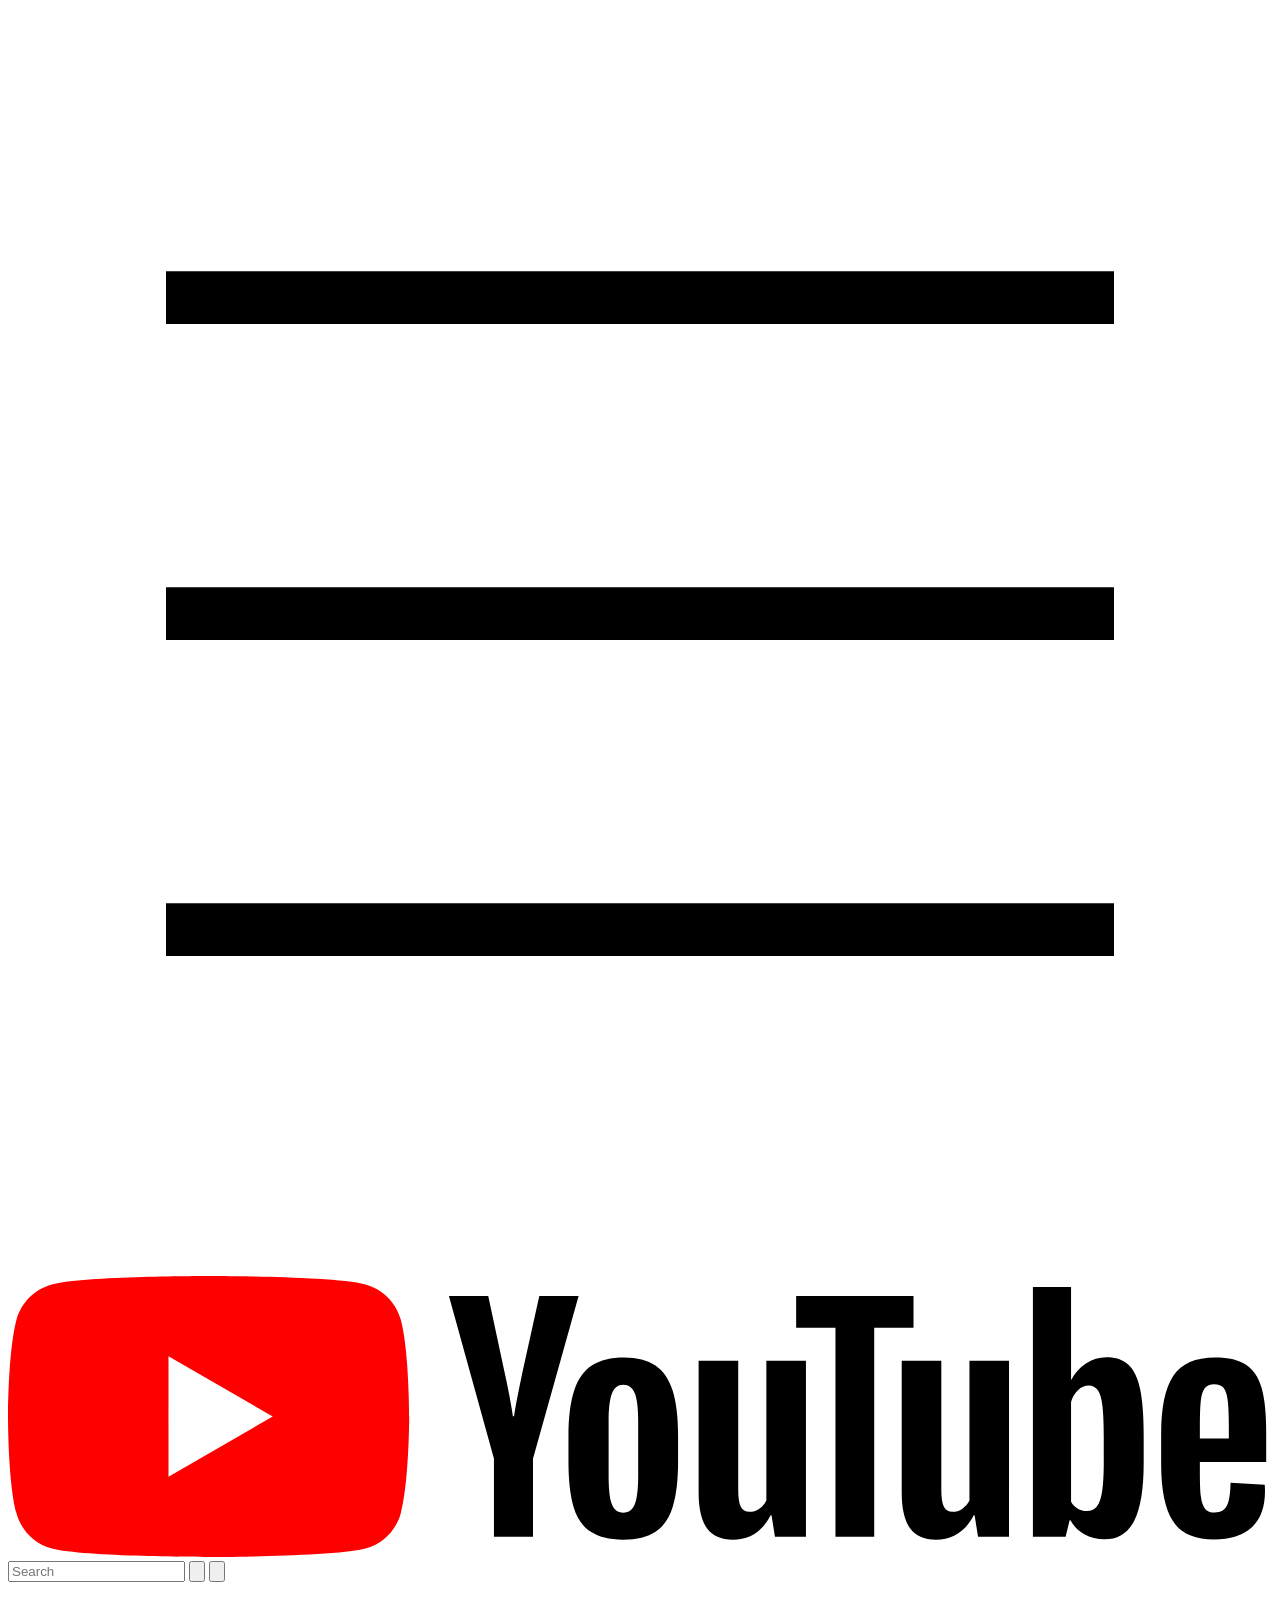
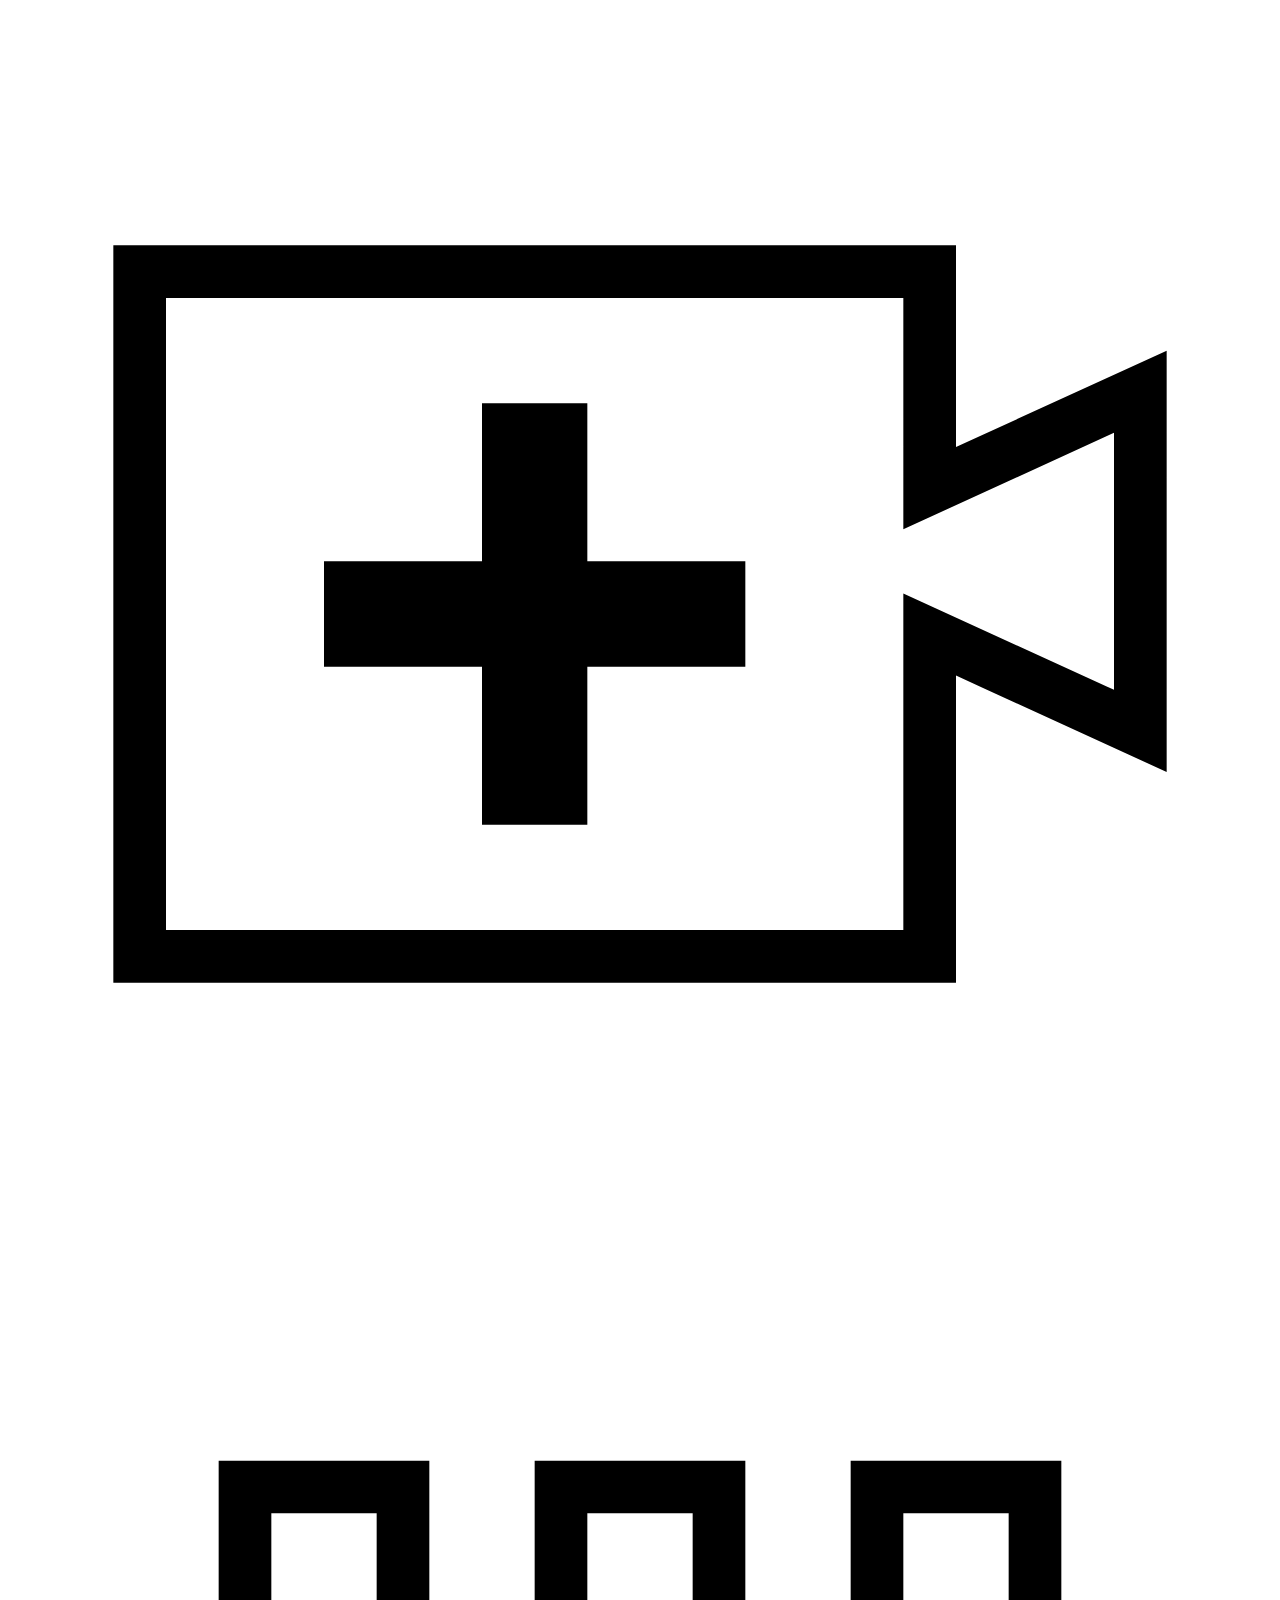
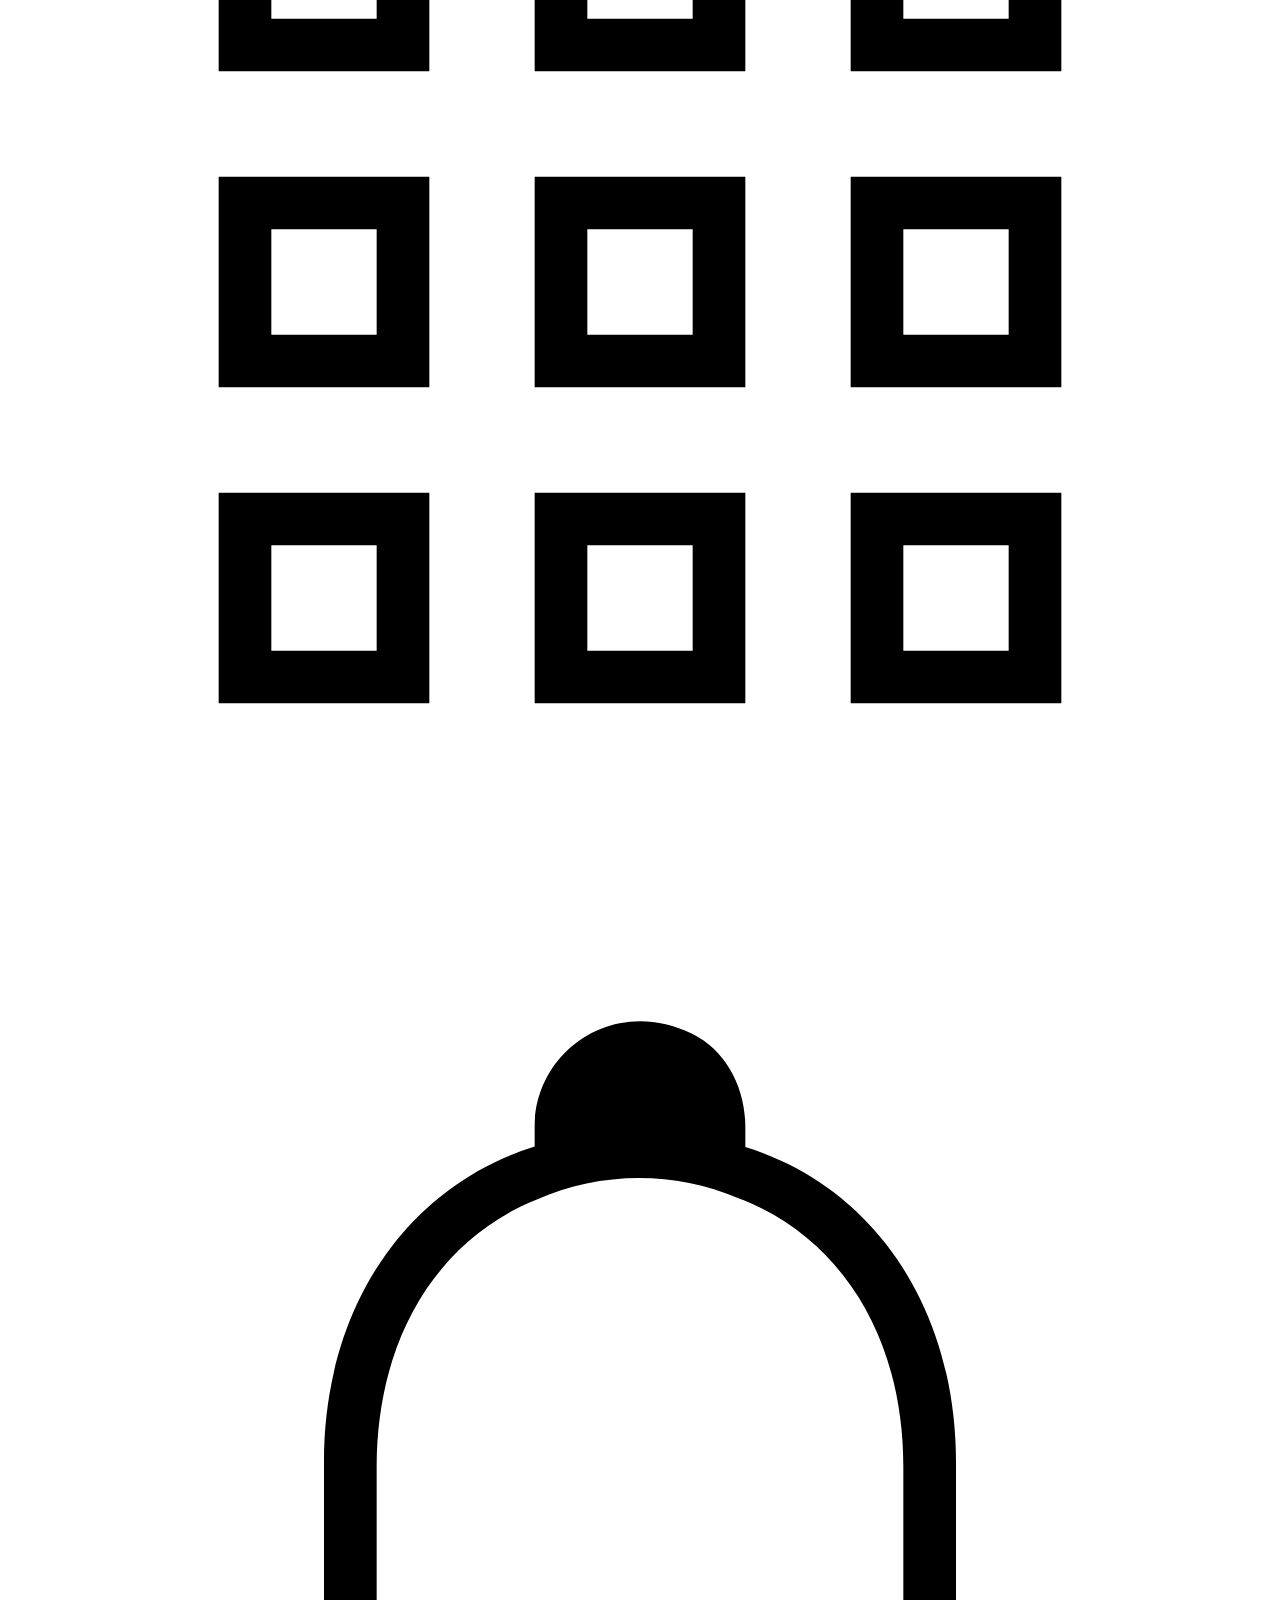
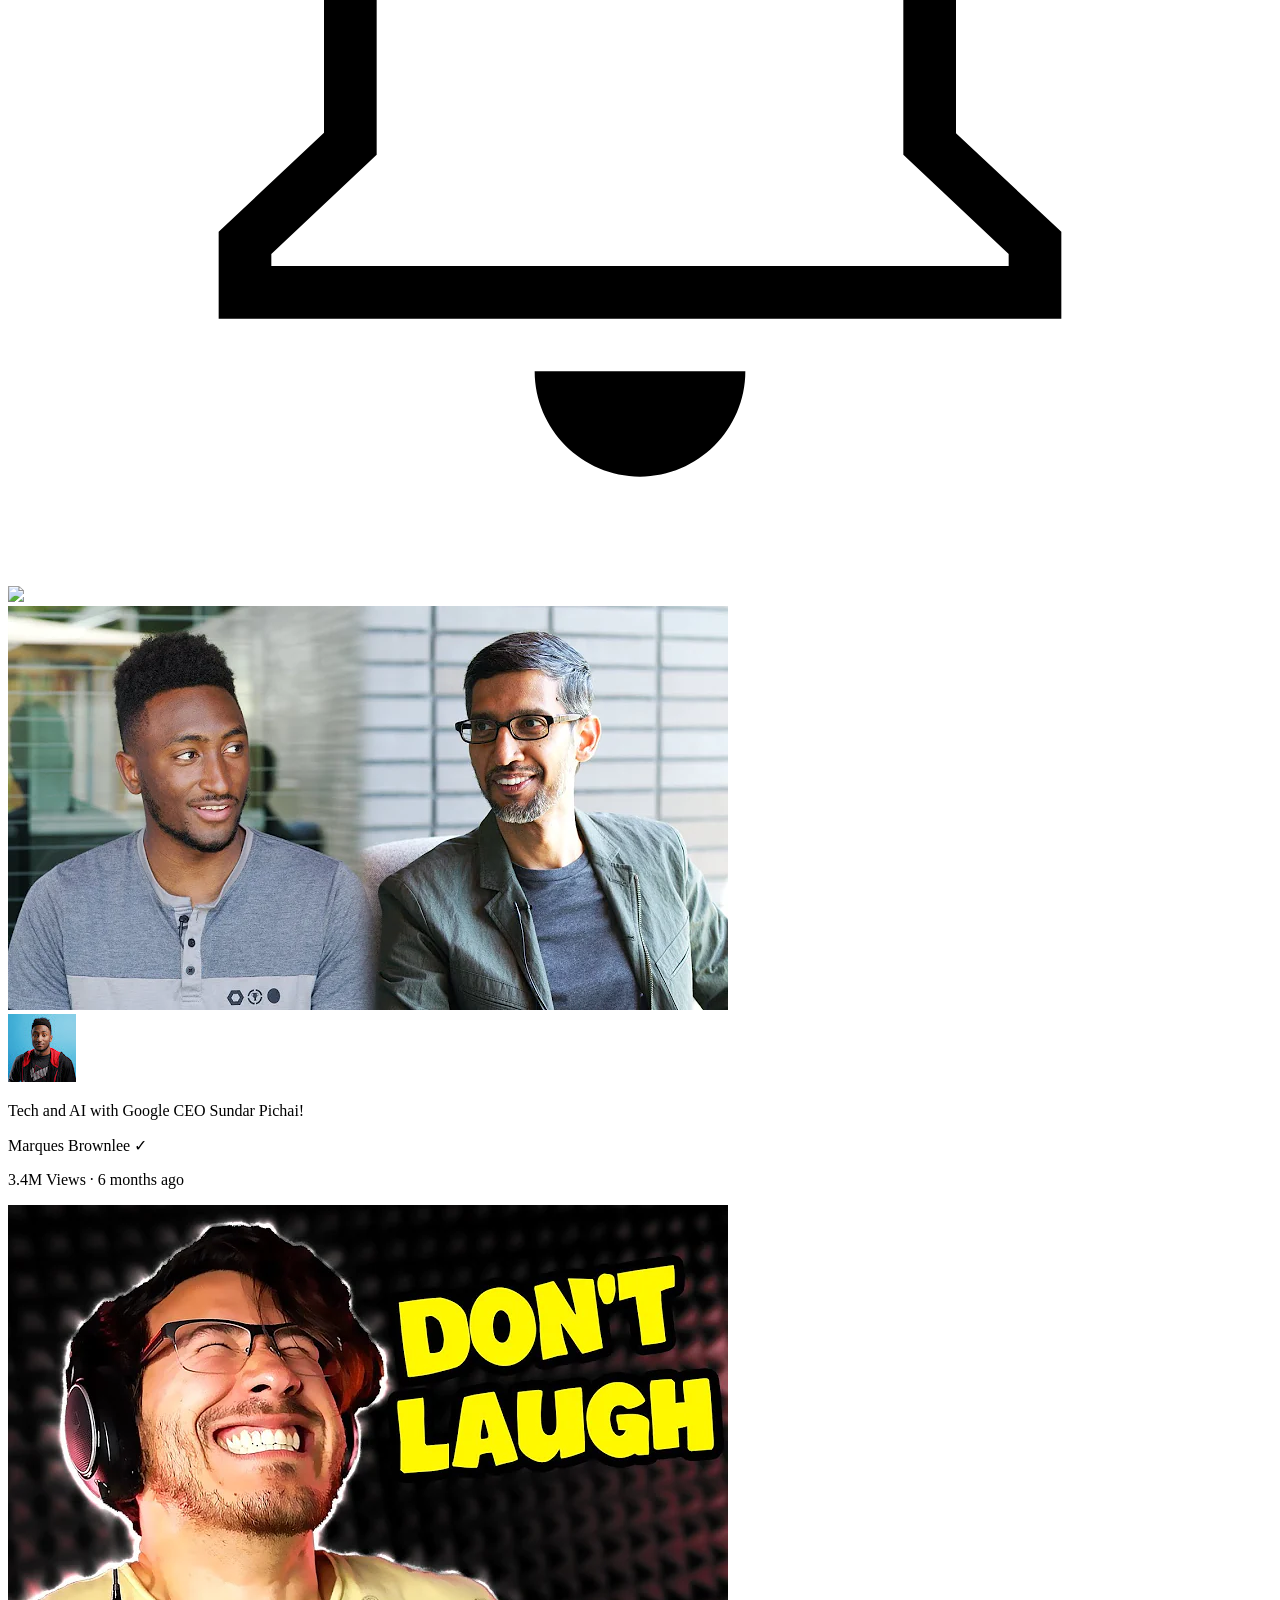
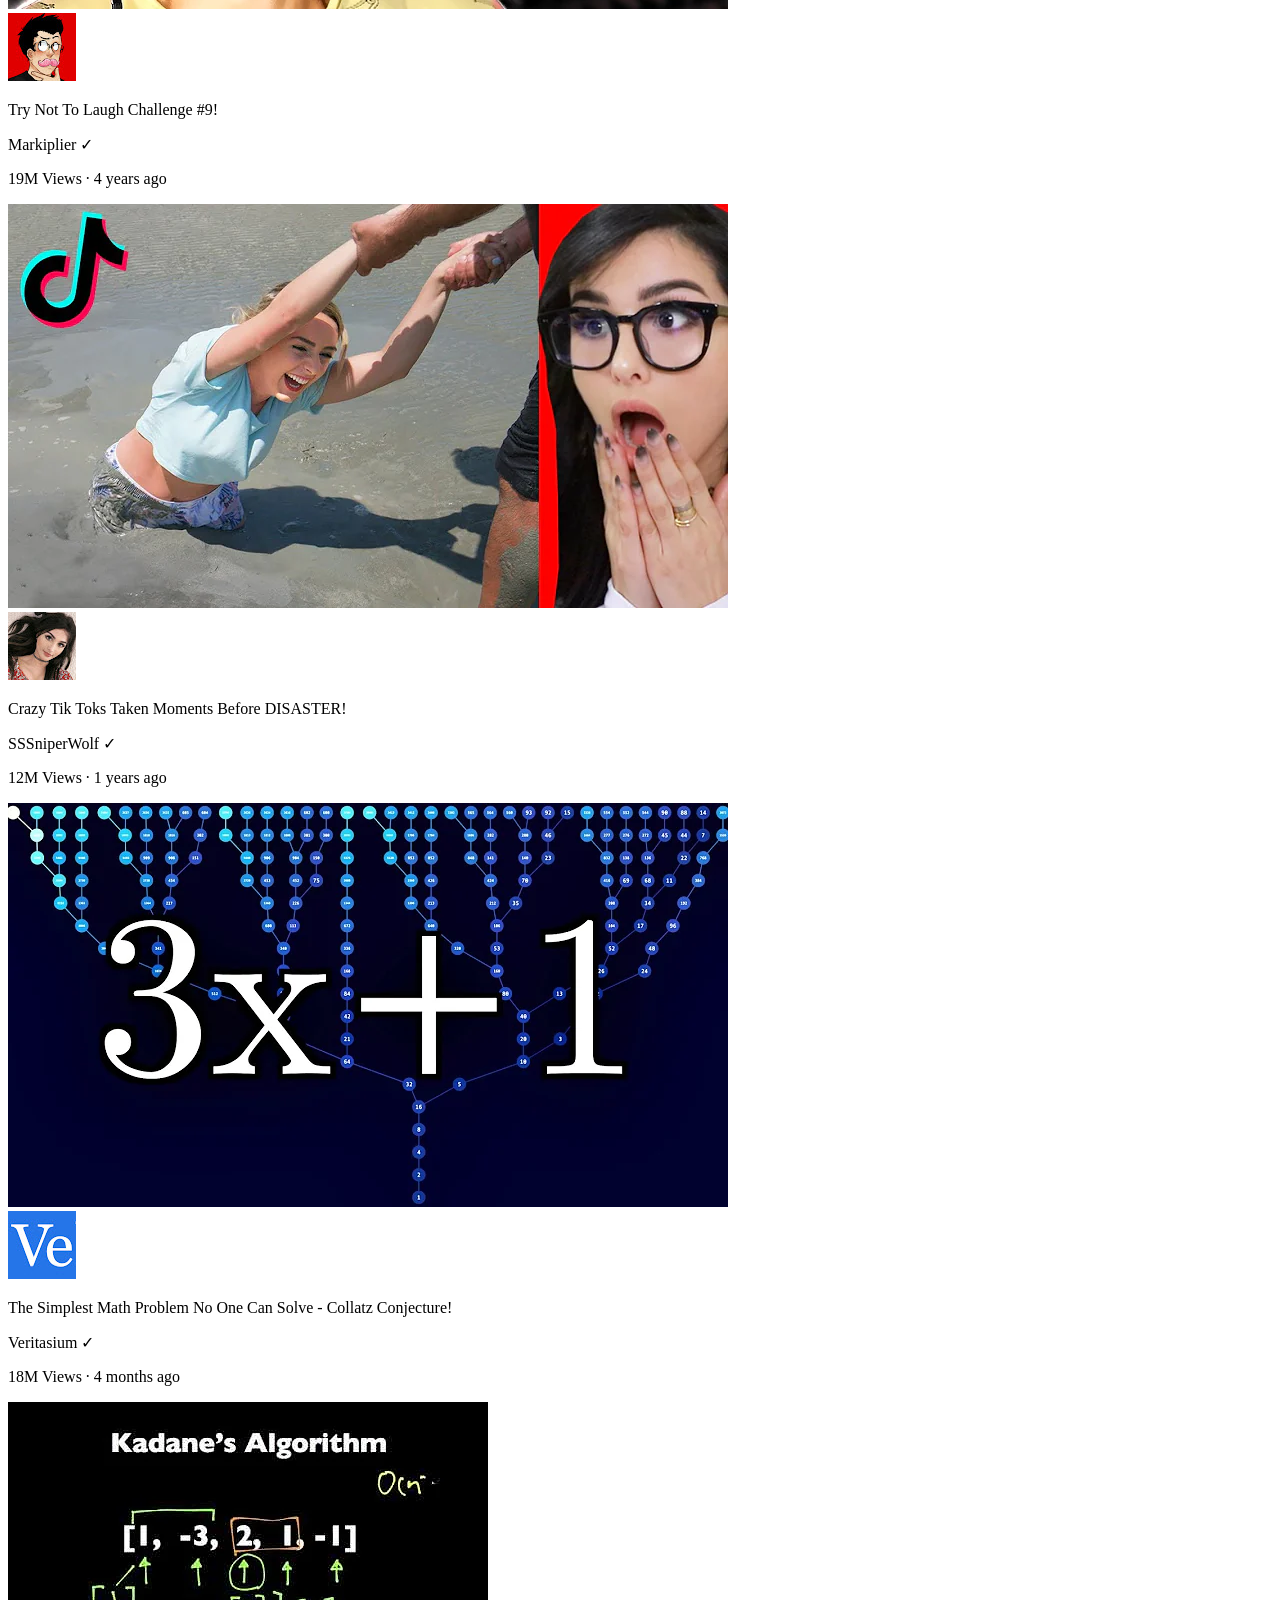
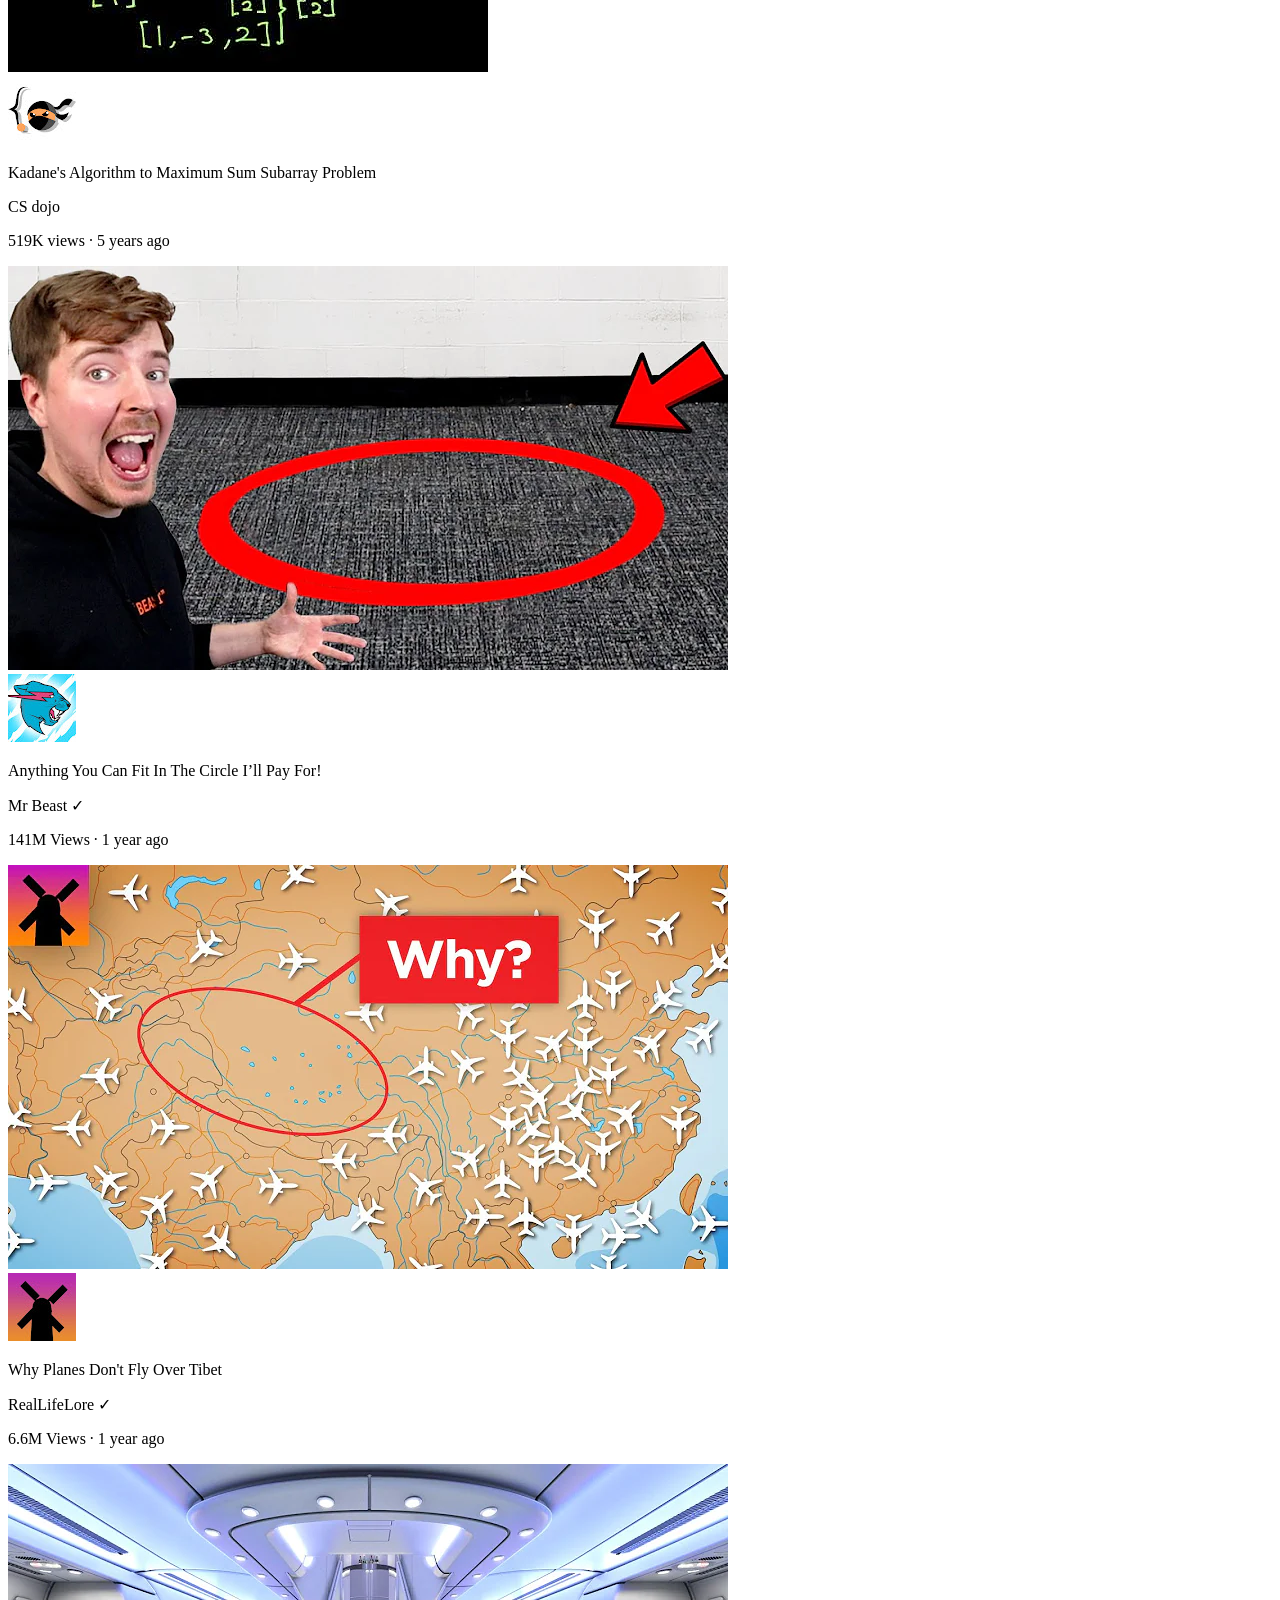
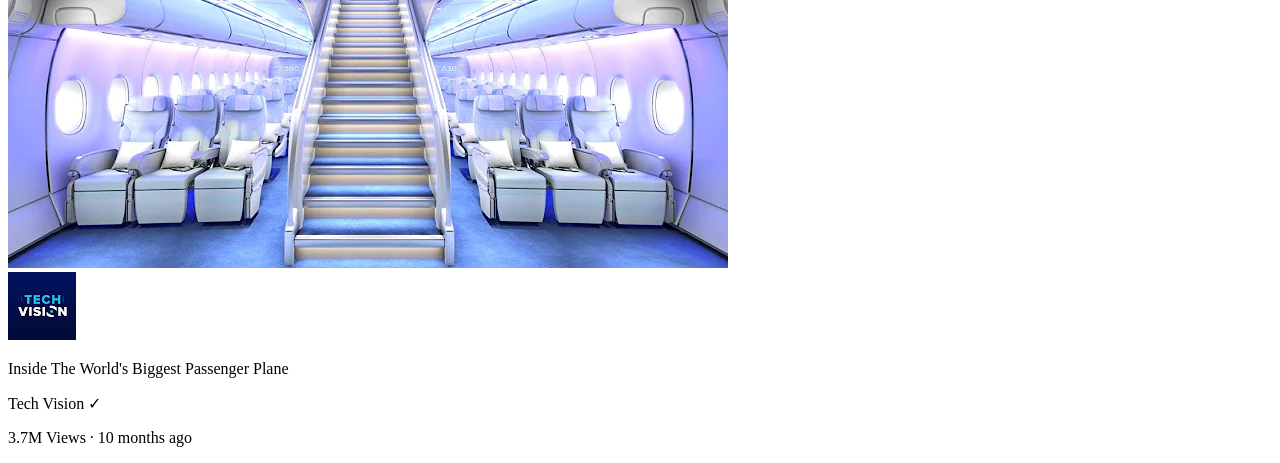
==== index.html @ 376fd117 "changing name index.html" ====
<!DOCTYPE html>
<html>
  <head>
    <title>
      Youtube.com Clone
    </title>

    <link rel="preconnect" href="https://fonts.googleapis.com">
    <link rel="preconnect" href="https://fonts.gstatic.com" crossorigin>
    <link href="https://fonts.googleapis.com/css2?family=Roboto:wght@400;500;700&display=swap" rel="stylesheet">

    <link rel="stylesheet" href="styles/general.css">
    <link rel="stylesheet" href="styles/header.css">
    <link rel="stylesheet" href="styles/Video.css">
  </head>
  <body>
    <div class="header">
      <div class="left-section"> 
        <img src="icons/hamburger-menu.svg" class="hamburger-menu">
        <img src="icons/youtube-logo.svg" class="Youtube-logo">
      </div>
      <div class="middle-section">
        <input type="text" placeholder="Search" class="Search-bar">
        <button class="Search-button">
          <img src="icons/search.svg" class="Search-image">
        </button>
        <button class="Voice-Search-Button">
          <img src="icons/voice-search-icon.svg" class="voice-search">
        </button>
      </div>
      <div class="right-section">
        <img src="icons/upload.svg" class="upload-icon">
        <img src="icons/youtube-apps.svg" class="Youtube-apps-icon">
        <img src="icons/notifications.svg" class="notification-icon">
        <img src="icons/my-channel.jpeg" class="my-channel-icon">
      </div> 
    </div>

    <div class="video-grid">
      <div class="video-preview">
        <div class="thumbnail-row">
          <img src="thumbnails/thumbnail-1.webp" class="thumbnail">
        </div>
        <div class="video-info-grid">
          <div class="channel-picture">
            <img src="channel-pictures/channel-1.jpeg" class="profile-picture">
          </div>
          <div class="video-info">
            <P class="video-title">
              Tech and AI with Google CEO Sundar Pichai!
            </P>
            <P class="video-creator">
              Marques Brownlee &#10003;
            </P>
      
            <p class="video-stats">
              3.4M Views &#183; 6 months ago
            </p>
          </div>
        </div>
      </div>
  
      <div class="video-preview">
        <div class="thumbnail-row">
          <img src="thumbnails/thumbnail-2.webp" class="thumbnail">
        </div>
        <div class="video-info-grid">
            
          <div class="channel-picture">
            <img src="channel-pictures/channel-2.jpeg" class="profile-picture">
          </div><div class="video-info">
            <P class="video-title">
              Try Not To Laugh Challenge #9!
            </P>
            <P class="video-creator">
              Markiplier &#10003;
            </P>
        
            <p class="video-stats">
              19M Views &#183; 4 years ago
            </p>
          </div>
        </div>
      </div>
  
      <div class="video-preview">
        <div class="thumbnail-row">
          <img src="thumbnails/thumbnail-3.webp" class="thumbnail">
        </div>
        <div class="video-info-grid">
            
          <div class="channel-picture">
            <img src="channel-pictures/channel-3.jpeg" class="profile-picture">
          </div>
    
          <div class="video-info">
            <P class="video-title">
              Crazy Tik Toks Taken Moments Before DISASTER!
            </P>
            <P class="video-creator">
              SSSniperWolf &#10003;
            </P>
        
            <p class="video-stats">
              12M Views &#183; 1 years ago
            </p>
          </div>
        </div>
      </div>
  
      <div class="video-preview">
        <div class="thumbnail-row">
          <img src="thumbnails/thumbnail-4.webp" class="thumbnail">
        </div>
        <div class="video-info-grid">
            
          <div class="channel-picture">
            <img src="channel-pictures/channel-4.jpeg" class="profile-picture">
          </div>
    
          <div class="video-info">
            <P class="video-title">
              The Simplest Math Problem No One Can Solve - Collatz Conjecture!
            </P>
            <P class="video-creator">
              Veritasium &#10003;
            </P>
        
            <p class="video-stats">
              18M Views &#183; 4 months ago
            </p>
          </div>
        </div>
      </div>

      <div class="video-preview">
        <div class="thumbnail-row">
          <img src="thumbnails/thumbnail-5.webp" class="thumbnail">
        </div>
        <div class="video-info-grid">
          <div class="channel-picture">
            <img src="channel-pictures/channel-5.jpeg" class="profile-picture">
          </div>
          <div class="video-info">
            <P class="video-title">
              Kadane's Algorithm to Maximum Sum Subarray Problem
            </P>
            <P class="video-creator">
              CS dojo
            </P>
      
            <p class="video-stats">
              519K views &#183; 5 years ago
            </p>
          </div>
        </div>
      </div>
  
      <div class="video-preview">
        <div class="thumbnail-row">
          <img src="thumbnails/thumbnail-6.webp" class="thumbnail">
        </div>
        <div class="video-info-grid">
            
          <div class="channel-picture">
            <img src="channel-pictures/channel-6.jpeg" class="profile-picture">
          </div><div class="video-info">
            <P class="video-title">
              Anything You Can Fit In The Circle I’ll Pay For!
            </P>
            <P class="video-creator">
              Mr Beast &#10003;
            </P>
        
            <p class="video-stats">
              141M Views &#183; 1 year ago
            </p>
          </div>
        </div>
      </div>
  
      <div class="video-preview">
        <div class="thumbnail-row">
          <img src="thumbnails/thumbnail-7.webp" class="thumbnail">
        </div>
        <div class="video-info-grid">
            
          <div class="channel-picture">
            <img src="channel-pictures/channel-7.jpeg" class="profile-picture">
          </div>
    
          <div class="video-info">
            <P class="video-title">
              Why Planes Don't Fly Over Tibet
            </P>
            <P class="video-creator">
              RealLifeLore &#10003;
            </P>
        
            <p class="video-stats">
              6.6M Views &#183; 1 year ago
            </p>
          </div>
        </div>
      </div>
  
      <div class="video-preview">
        <div class="thumbnail-row">
          <img src="thumbnails/thumbnail-8.webp" class="thumbnail">
        </div>
        <div class="video-info-grid">
            
          <div class="channel-picture">
            <img src="channel-pictures/channel-8.jpeg" class="profile-picture">
          </div>
    
          <div class="video-info">
            <P class="video-title">
              Inside The World's Biggest Passenger Plane
            </P>
            <P class="video-creator">
              Tech Vision &#10003;
            </P>
        
            <p class="video-stats">
              3.7M Views &#183; 10 months ago
            </p>
          </div>
        </div>
      </div>
    </div>
  </body>
</html>
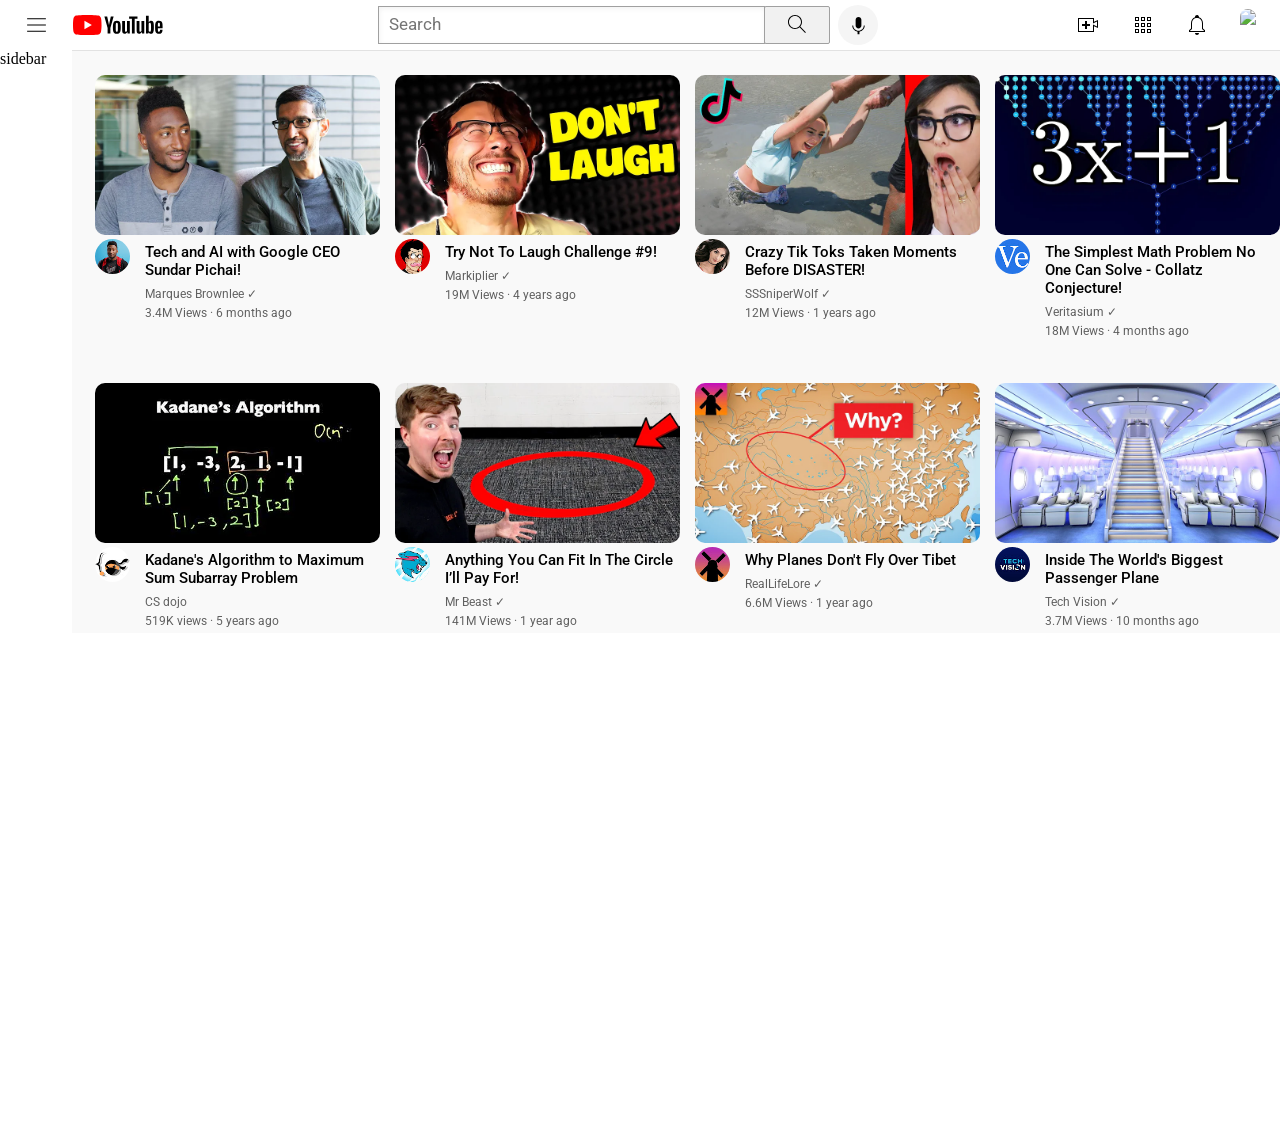
==== commit 08d10bd0: "adding sidebar" ====
--- a/index.html
+++ b/index.html
@@ -12,6 +12,7 @@
     <link rel="stylesheet" href="styles/general.css">
     <link rel="stylesheet" href="styles/header.css">
     <link rel="stylesheet" href="styles/Video.css">
+    <link rel="stylesheet" href="styles/sidebar.css">
   </head>
   <body>
     <div class="header">
@@ -36,6 +37,10 @@
       </div> 
     </div>
 
+    <div class="sidebar">
+      sidebar
+    </div>
+
     <div class="video-grid">
       <div class="video-preview">
         <div class="thumbnail-row">
--- a/styles/general.css
+++ b/styles/general.css
@@ -0,0 +1,8 @@
+p {
+  font-family: Roboto, Arial;
+}
+body {
+  margin: 0px;
+  padding-bottom: 500px;
+  padding-top: 50px;
+}
--- a/styles/header.css
+++ b/styles/header.css
@@ -0,0 +1,100 @@
+.header {
+  height: 55px;
+
+  display: flex;
+  flex-direction: row;
+  justify-content: space-between;
+  position: fixed;
+  top: 0;
+  left: 0;
+  right: 0;
+  height: 50px;
+  background-color: white;
+  border-bottom-width: 1px;
+  border-bottom-style: solid;
+  border-bottom-color: rgb(226, 226, 226);
+}
+.left-section {
+  width: 150px;
+  display: flex;
+  align-items: center;
+}
+.hamburger-menu {
+  height: 25px;
+  margin-left: 24px;
+  margin-right: 24px;
+}
+.Youtube-logo {
+  height: 20px;
+}
+.middle-section {
+  flex: 1;
+  margin-left: 70px;
+  margin-right: 40px;
+  max-width: 500px;
+  display: flex;
+  align-items: center;
+}
+.Search-button {
+  height: 38px;
+  width: 66px;
+  background-color: rgb(241, 241, 241);
+  border-width: 1px;
+  border-style: solid;
+  border-color: rgb(160, 160, 160);
+  border-radius: 2px;
+  margin-left: -1px;
+  margin-right: 8px;
+  cursor: pointer;
+}
+.Search-image {
+  height: 24px;
+}
+.Voice-Search-Button {
+  height: 40px;
+  width: 40px;
+  border:none;
+  border-radius: 20px;
+  background-color: rgb(245, 245, 245);
+  cursor: pointer;
+}
+.voice-search {
+  height: 23px;
+  margin-top: 4px;
+}
+.right-section {
+  margin-right: 24px;
+  width: 180px;
+  display: flex;
+  align-items: center;
+  justify-content: space-between;
+  flex-shrink: 0;
+}
+.upload-icon {
+  height: 24px;
+}
+.Youtube-apps-icon {
+  height: 24px;
+}
+.notification-icon {
+  height: 24px;
+}
+.my-channel-icon {
+  height: 32px;
+  border-radius: 16px;
+}
+.Search-bar {
+  flex: 1;
+  height: 34px;
+  padding-left: 10px;
+  font-size: 17px;
+  border-width: 1px;
+  border-style: solid;
+  border-color: rgb(160, 160, 160);
+  box-shadow: inset 1px 2px 5px rgba(0, 0, 0, 0.05);
+  width: 0;
+}
+.Search-bar::placeholder {
+  font-family: Roboto, Arial;
+  font-size: 17px;
+}
--- a/styles/Video.css
+++ b/styles/Video.css
@@ -0,0 +1,38 @@
+.thumbnail {
+    width: 100%;
+    border-radius: 10px;
+}
+.video-grid {
+    display: grid;
+    grid-template-columns: 1fr 1fr 1fr 1fr;
+    column-gap: 15px;
+    row-gap: 40px;
+    background-color: #f9f9f9;
+    padding-top: 25px;
+    padding-left: 95px;
+}
+.video-info-grid {
+    display: grid;
+    grid-template-columns: 50px 1fr;
+}
+.profile-picture {
+    border-radius: 1000px;
+    width: 35px;
+    margin-right: 5px;
+}
+.channel-picture {
+    vertical-align: middle;
+}
+.video-title {
+    margin-bottom: 8px;
+    margin-top: 4px;
+    font-weight: 500;
+    font-size: 15px;
+}
+.video-creator,
+.video-stats {
+    color: #606060;
+    font-size: 12px;
+    margin-top: 5px;
+    margin-bottom: 5px;
+}
--- a/styles/sidebar.css
+++ b/styles/sidebar.css
@@ -0,0 +1,8 @@
+.sidebar {
+  position: fixed;
+  top: 50px;
+  left: 0;
+  bottom: 0;
+  width: 72px;
+  background-color: white;
+}
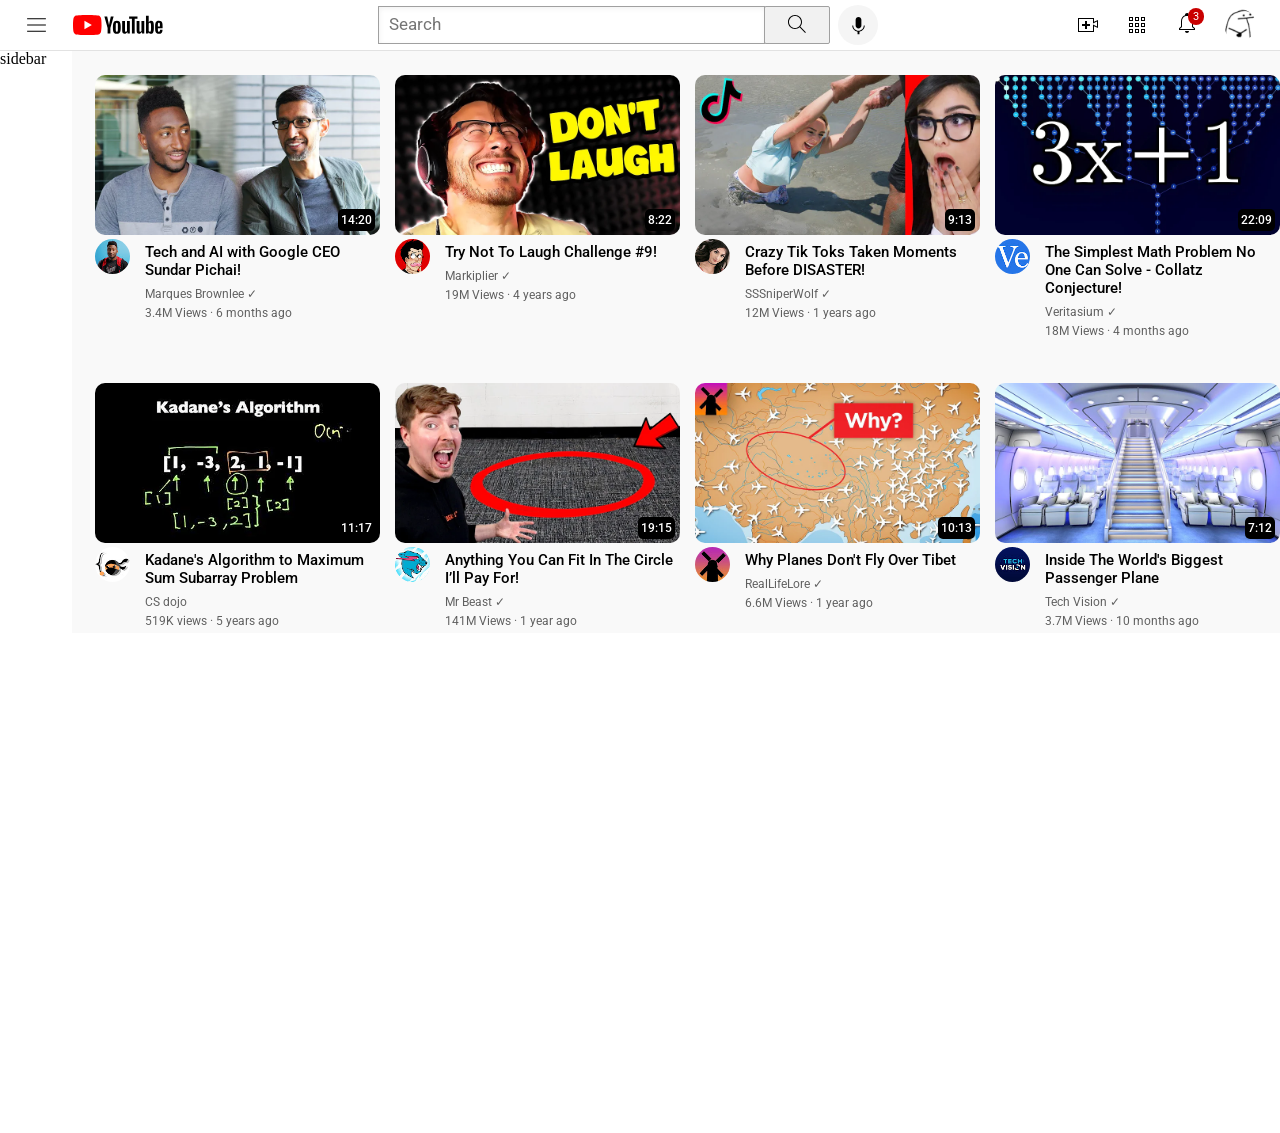
==== commit 2671c857: "adding time/notification count" ====
--- a/index.html
+++ b/index.html
@@ -32,8 +32,11 @@
       <div class="right-section">
         <img src="icons/upload.svg" class="upload-icon">
         <img src="icons/youtube-apps.svg" class="Youtube-apps-icon">
-        <img src="icons/notifications.svg" class="notification-icon">
-        <img src="icons/my-channel.jpeg" class="my-channel-icon">
+        <div class="notifcations-icon-container">
+          <img src="icons/notifications.svg" class="notification-icon">
+          <div class="notification-count">3</div>
+        </div>
+        <img src="icons/my-channel.png" class="my-channel-icon">
       </div> 
     </div>
 
@@ -45,6 +48,7 @@
       <div class="video-preview">
         <div class="thumbnail-row">
           <img src="thumbnails/thumbnail-1.webp" class="thumbnail">
+          <div class="video-time"> 14:20</div>
         </div>
         <div class="video-info-grid">
           <div class="channel-picture">
@@ -68,6 +72,7 @@
       <div class="video-preview">
         <div class="thumbnail-row">
           <img src="thumbnails/thumbnail-2.webp" class="thumbnail">
+          <div class="video-time"> 8:22</div>
         </div>
         <div class="video-info-grid">
             
@@ -91,6 +96,7 @@
       <div class="video-preview">
         <div class="thumbnail-row">
           <img src="thumbnails/thumbnail-3.webp" class="thumbnail">
+          <div class="video-time"> 9:13</div>
         </div>
         <div class="video-info-grid">
             
@@ -116,6 +122,7 @@
       <div class="video-preview">
         <div class="thumbnail-row">
           <img src="thumbnails/thumbnail-4.webp" class="thumbnail">
+          <div class="video-time"> 22:09</div>
         </div>
         <div class="video-info-grid">
             
@@ -141,6 +148,7 @@
       <div class="video-preview">
         <div class="thumbnail-row">
           <img src="thumbnails/thumbnail-5.webp" class="thumbnail">
+          <div class="video-time"> 11:17</div>
         </div>
         <div class="video-info-grid">
           <div class="channel-picture">
@@ -164,6 +172,7 @@
       <div class="video-preview">
         <div class="thumbnail-row">
           <img src="thumbnails/thumbnail-6.webp" class="thumbnail">
+          <div class="video-time"> 19:15</div>
         </div>
         <div class="video-info-grid">
             
@@ -187,6 +196,7 @@
       <div class="video-preview">
         <div class="thumbnail-row">
           <img src="thumbnails/thumbnail-7.webp" class="thumbnail">
+          <div class="video-time"> 10:13</div>
         </div>
         <div class="video-info-grid">
             
@@ -212,6 +222,7 @@
       <div class="video-preview">
         <div class="thumbnail-row">
           <img src="thumbnails/thumbnail-8.webp" class="thumbnail">
+          <div class="video-time"> 7:12</div>
         </div>
         <div class="video-info-grid">
             
--- a/styles/header.css
+++ b/styles/header.css
@@ -13,6 +13,7 @@
   border-bottom-width: 1px;
   border-bottom-style: solid;
   border-bottom-color: rgb(226, 226, 226);
+  z-index: 100;
 }
 .left-section {
   width: 150px;
@@ -79,6 +80,23 @@
 .notification-icon {
   height: 24px;
 }
+.notifcations-icon-container {
+  position: relative;
+}
+.notification-count {
+  position: absolute;
+  color: white;
+  background-color: rgb(201, 0, 0);
+  top: -3px;
+  right: -5px;
+  font-family: Roboto, Arial;
+  font-size: 11px;
+  padding-left: 5px;
+  padding-right: 5px;
+  padding-top: 2px;
+  padding-bottom: 2px;
+  border-radius: 10px;
+}
 .my-channel-icon {
   height: 32px;
   border-radius: 16px;
--- a/styles/Video.css
+++ b/styles/Video.css
@@ -1,6 +1,9 @@
 .thumbnail {
     width: 100%;
     border-radius: 10px;
+}
+.thumbnail-row {
+    position: relative;
 }
 .video-grid {
     display: grid;
@@ -36,3 +39,19 @@
     margin-top: 5px;
     margin-bottom: 5px;
 }
+
+.video-time {
+    background-color: black;
+    color: white;
+    position: absolute;
+    bottom: 8px;
+    right: 5px;
+    font-family: Roboto, Arial;
+    font-size: 12px;
+    font-weight: 500;
+    padding-left: 3px;
+    padding-right: 3px;
+    padding-bottom: 4px;
+    padding-top: 4px;
+    border-radius: 5px;
+}
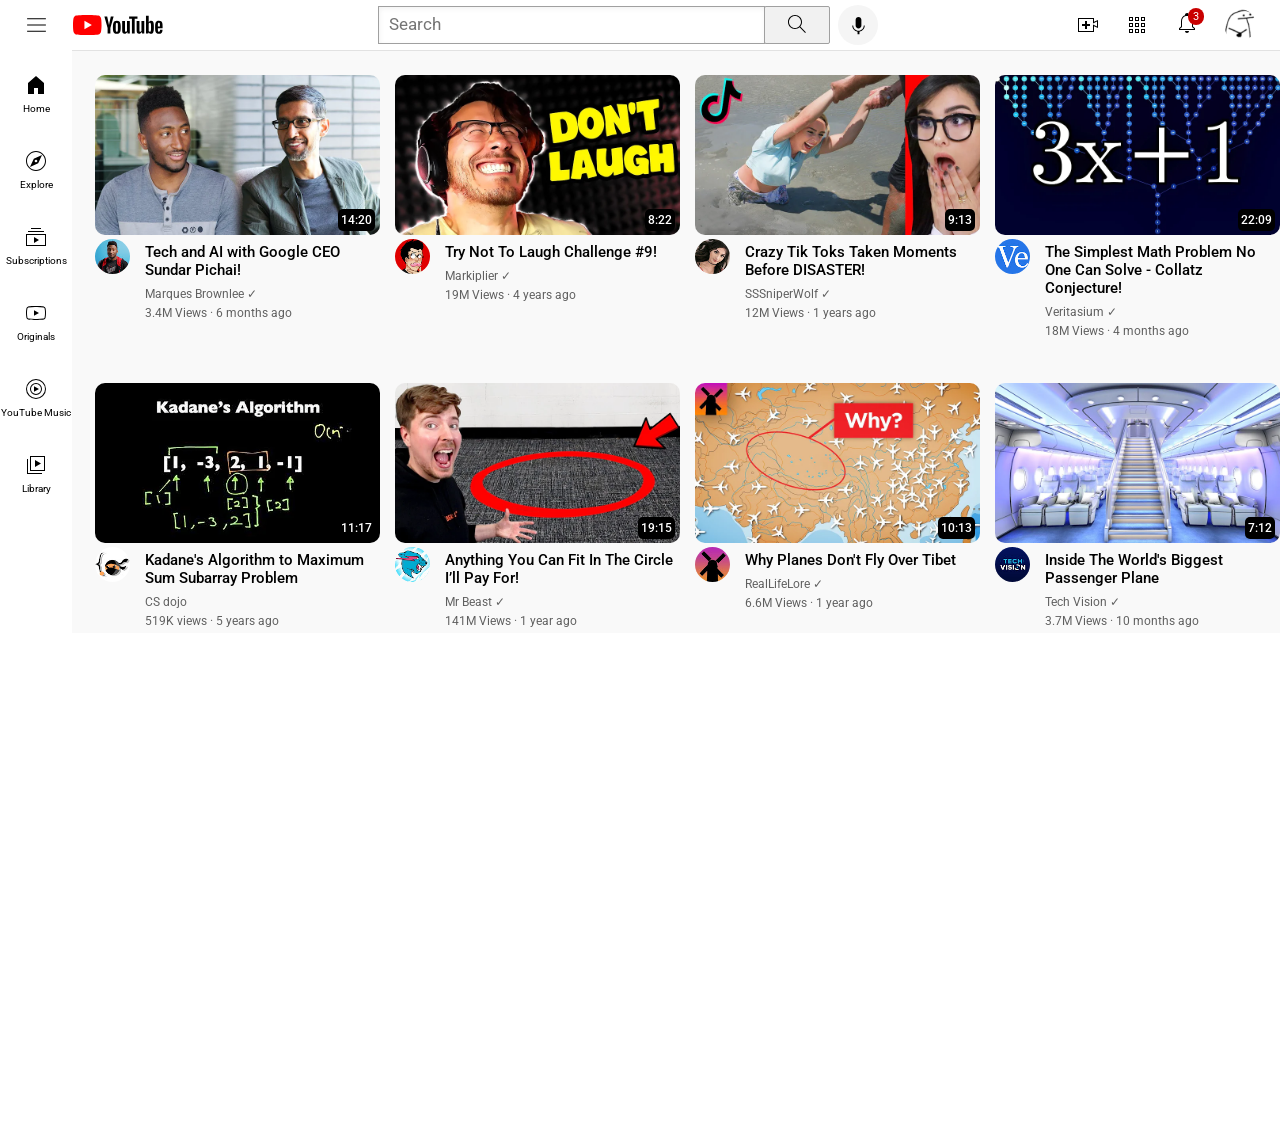
==== commit 3de999a6: "Completing sidebar" ====
--- a/index.html
+++ b/index.html
@@ -41,7 +41,30 @@
     </div>
 
     <div class="sidebar">
-      sidebar
+      <div class="sidebar-link">
+        <img src="icons/home.svg">
+        <div> Home</div>
+      </div>
+      <div class="sidebar-link">
+        <img src="icons/explore.svg">
+        <div> Explore</div>
+      </div>
+      <div class="sidebar-link">
+        <img src="icons/subscriptions.svg">
+        <div> Subscriptions</div>
+      </div>
+      <div class="sidebar-link">
+        <img src="icons/originals.svg">
+        <div> Originals</div>
+      </div>
+      <div class="sidebar-link">
+        <img src="icons/youtube-music.svg">
+        <div> YouTube Music</div>
+      </div>
+      <div class="sidebar-link">
+        <img src="icons/library.svg">
+        <div> Library</div>
+      </div>
     </div>
 
     <div class="video-grid">
--- a/styles/sidebar.css
+++ b/styles/sidebar.css
@@ -5,4 +5,25 @@
   bottom: 0;
   width: 72px;
   background-color: white;
+  z-index: 200;
+  padding-top: 5px;
+}
+
+.sidebar-link {
+  height: 76px;
+  display: flex;
+  flex-direction: column;
+  justify-content: center;
+  align-items: center;
+  font-size: 10px;
+  font-family: Roboto, Arial;
+  cursor: pointer;
+}
+.sidebar-link:hover {
+  background-color: rgb(235, 235, 235);
+}
+
+.sidebar-link img {
+  height: 24px;
+  margin-bottom: 6px;
 }
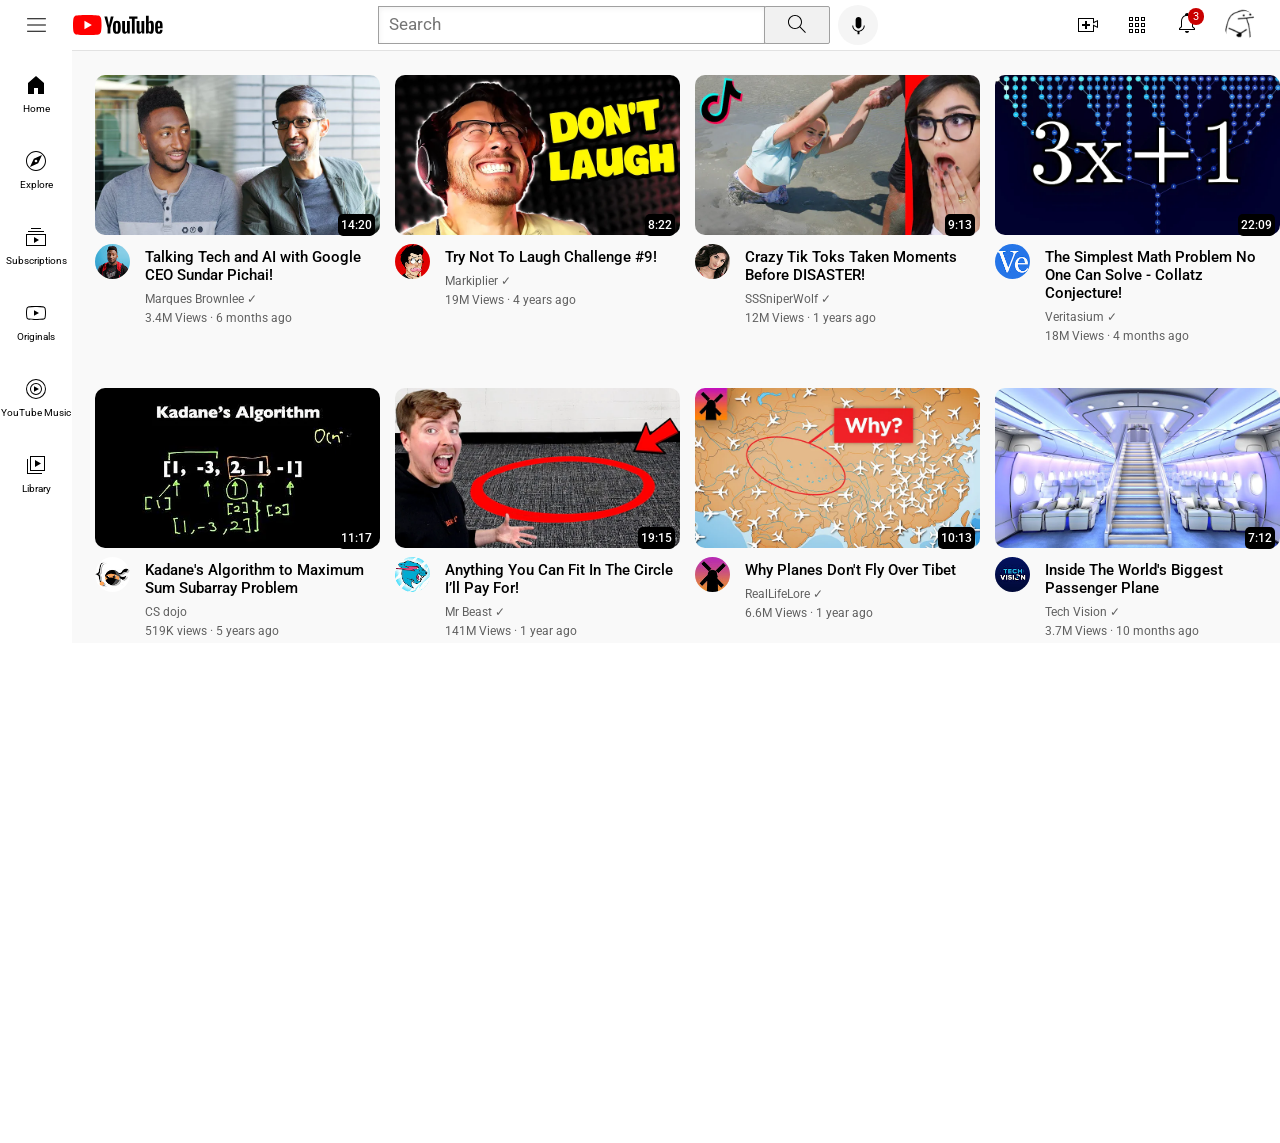
==== commit e98332b1: "minor changes" ====
--- a/index.html
+++ b/index.html
@@ -79,7 +79,7 @@
           </div>
           <div class="video-info">
             <P class="video-title">
-              Tech and AI with Google CEO Sundar Pichai!
+              Talking Tech and AI with Google CEO Sundar Pichai!
             </P>
             <P class="video-creator">
               Marques Brownlee &#10003;
--- a/styles/Video.css
+++ b/styles/Video.css
@@ -1,6 +1,7 @@
 .thumbnail {
     width: 100%;
     border-radius: 10px;
+    margin-bottom: 5px;
 }
 .thumbnail-row {
     position: relative;
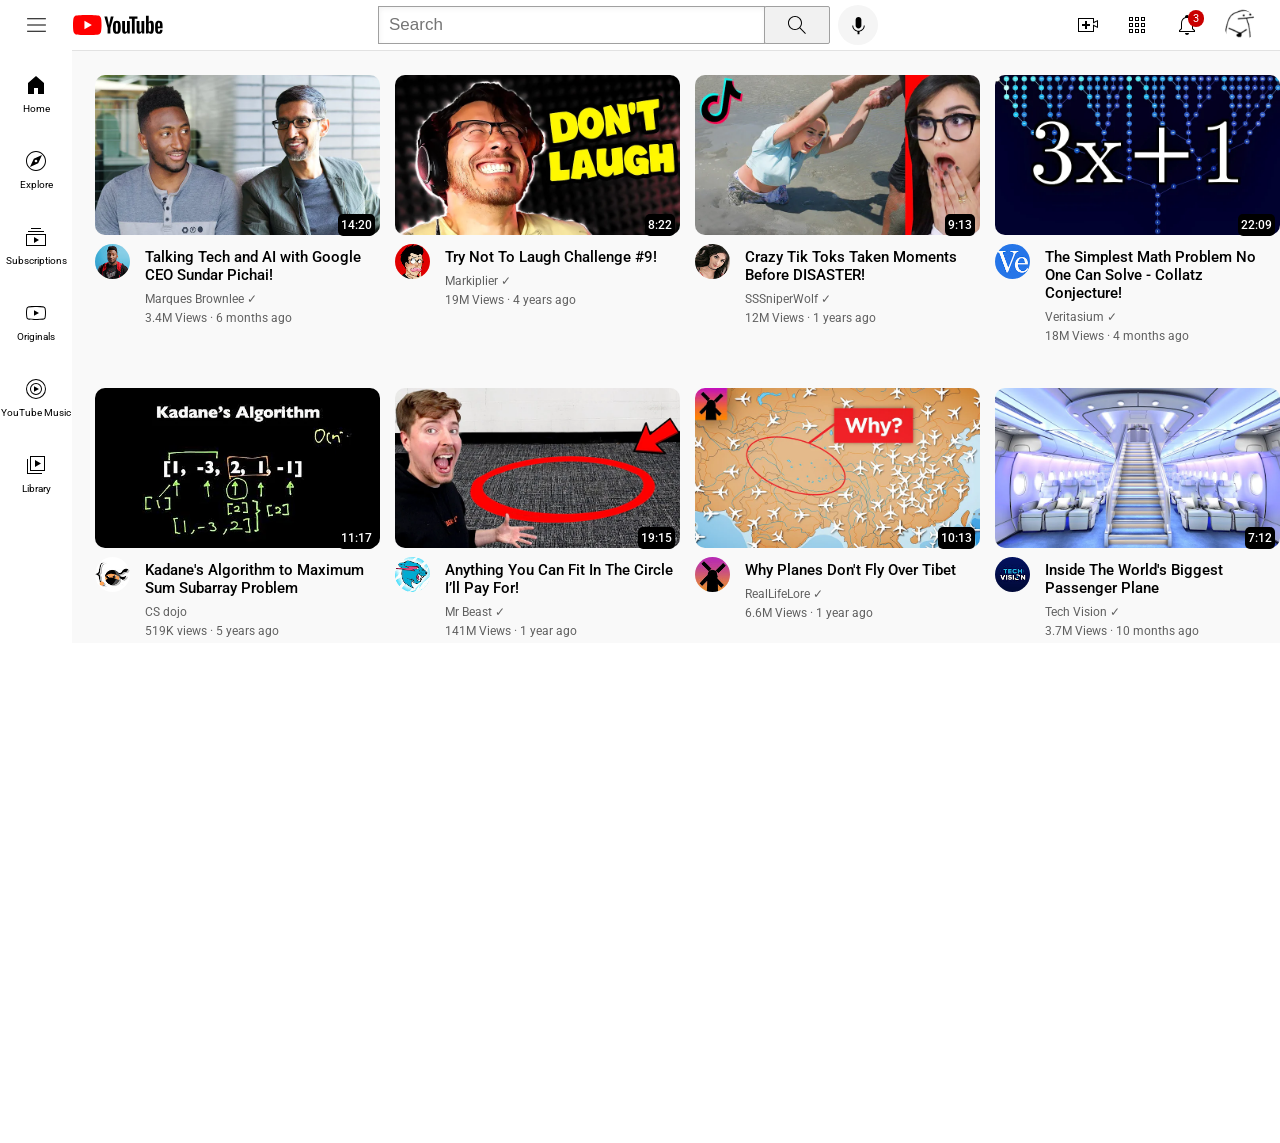
==== commit 52bcf53c: "Project completed ( last commit )" ====
--- a/index.html
+++ b/index.html
@@ -15,7 +15,7 @@
     <link rel="stylesheet" href="styles/sidebar.css">
   </head>
   <body>
-    <div class="header">
+    <header class="header">
       <div class="left-section"> 
         <img src="icons/hamburger-menu.svg" class="hamburger-menu">
         <img src="icons/youtube-logo.svg" class="Youtube-logo">
@@ -24,23 +24,47 @@
         <input type="text" placeholder="Search" class="Search-bar">
         <button class="Search-button">
           <img src="icons/search.svg" class="Search-image">
+          <div class="tooltip">
+            Search
+          </div>
         </button>
         <button class="Voice-Search-Button">
           <img src="icons/voice-search-icon.svg" class="voice-search">
+          <div class="tooltip">
+            Search with your voice
+          </div>
         </button>
       </div>
       <div class="right-section">
-        <img src="icons/upload.svg" class="upload-icon">
-        <img src="icons/youtube-apps.svg" class="Youtube-apps-icon">
+        <div class="upload-icon-container">
+          <img src="icons/upload.svg" class="upload-icon">
+          <div class="tooltip">
+            Create
+          </div>
+        </div>
+        <div class="Youtube-apps-icon">
+          <img src="icons/youtube-apps.svg" class="Youtube-apps-icon">
+          <div class="tooltip">
+            Youtube Apps
+          </div>
+        </div>
         <div class="notifcations-icon-container">
+          <div class="tooltip">
+            notifcations
+          </div>
           <img src="icons/notifications.svg" class="notification-icon">
           <div class="notification-count">3</div>
         </div>
-        <img src="icons/my-channel.png" class="my-channel-icon">
+        <div class="my-channel-container">
+          <div class="tooltip">
+            My Channel
+          </div>
+          <img src="icons/my-channel.png" class="my-channel-icon">
+        </div>
       </div> 
-    </div>
-
-    <div class="sidebar">
+    </header>
+
+    <nav class="sidebar">
       <div class="sidebar-link">
         <img src="icons/home.svg">
         <div> Home</div>
@@ -65,208 +89,210 @@
         <img src="icons/library.svg">
         <div> Library</div>
       </div>
-    </div>
-
-    <div class="video-grid">
-      <div class="video-preview">
-        <div class="thumbnail-row">
-          <img src="thumbnails/thumbnail-1.webp" class="thumbnail">
-          <div class="video-time"> 14:20</div>
-        </div>
-        <div class="video-info-grid">
-          <div class="channel-picture">
-            <img src="channel-pictures/channel-1.jpeg" class="profile-picture">
-          </div>
-          <div class="video-info">
-            <P class="video-title">
-              Talking Tech and AI with Google CEO Sundar Pichai!
-            </P>
-            <P class="video-creator">
-              Marques Brownlee &#10003;
-            </P>
-      
-            <p class="video-stats">
-              3.4M Views &#183; 6 months ago
-            </p>
-          </div>
-        </div>
-      </div>
-  
-      <div class="video-preview">
-        <div class="thumbnail-row">
-          <img src="thumbnails/thumbnail-2.webp" class="thumbnail">
-          <div class="video-time"> 8:22</div>
-        </div>
-        <div class="video-info-grid">
-            
-          <div class="channel-picture">
-            <img src="channel-pictures/channel-2.jpeg" class="profile-picture">
-          </div><div class="video-info">
-            <P class="video-title">
-              Try Not To Laugh Challenge #9!
-            </P>
-            <P class="video-creator">
-              Markiplier &#10003;
-            </P>
+    </nav>
+
+    <main>
+      <section class="video-grid">
+        <div class="video-preview">
+          <div class="thumbnail-row">
+            <img src="thumbnails/thumbnail-1.webp" class="thumbnail">
+            <div class="video-time"> 14:20</div>
+          </div>
+          <div class="video-info-grid">
+            <div class="channel-picture">
+              <img src="channel-pictures/channel-1.jpeg" class="profile-picture">
+            </div>
+            <div class="video-info">
+              <P class="video-title">
+                Talking Tech and AI with Google CEO Sundar Pichai!
+              </P>
+              <P class="video-creator">
+                Marques Brownlee &#10003;
+              </P>
         
-            <p class="video-stats">
-              19M Views &#183; 4 years ago
-            </p>
-          </div>
-        </div>
-      </div>
-  
-      <div class="video-preview">
-        <div class="thumbnail-row">
-          <img src="thumbnails/thumbnail-3.webp" class="thumbnail">
-          <div class="video-time"> 9:13</div>
-        </div>
-        <div class="video-info-grid">
-            
-          <div class="channel-picture">
-            <img src="channel-pictures/channel-3.jpeg" class="profile-picture">
-          </div>
-    
-          <div class="video-info">
-            <P class="video-title">
-              Crazy Tik Toks Taken Moments Before DISASTER!
-            </P>
-            <P class="video-creator">
-              SSSniperWolf &#10003;
-            </P>
+              <p class="video-stats">
+                3.4M Views &#183; 6 months ago
+              </p>
+            </div>
+          </div>
+        </div>
+    
+        <div class="video-preview">
+          <div class="thumbnail-row">
+            <img src="thumbnails/thumbnail-2.webp" class="thumbnail">
+            <div class="video-time"> 8:22</div>
+          </div>
+          <div class="video-info-grid">
+              
+            <div class="channel-picture">
+              <img src="channel-pictures/channel-2.jpeg" class="profile-picture">
+            </div><div class="video-info">
+              <P class="video-title">
+                Try Not To Laugh Challenge #9!
+              </P>
+              <P class="video-creator">
+                Markiplier &#10003;
+              </P>
+          
+              <p class="video-stats">
+                19M Views &#183; 4 years ago
+              </p>
+            </div>
+          </div>
+        </div>
+    
+        <div class="video-preview">
+          <div class="thumbnail-row">
+            <img src="thumbnails/thumbnail-3.webp" class="thumbnail">
+            <div class="video-time"> 9:13</div>
+          </div>
+          <div class="video-info-grid">
+              
+            <div class="channel-picture">
+              <img src="channel-pictures/channel-3.jpeg" class="profile-picture">
+            </div>
+      
+            <div class="video-info">
+              <P class="video-title">
+                Crazy Tik Toks Taken Moments Before DISASTER!
+              </P>
+              <P class="video-creator">
+                SSSniperWolf &#10003;
+              </P>
+          
+              <p class="video-stats">
+                12M Views &#183; 1 years ago
+              </p>
+            </div>
+          </div>
+        </div>
+    
+        <div class="video-preview">
+          <div class="thumbnail-row">
+            <img src="thumbnails/thumbnail-4.webp" class="thumbnail">
+            <div class="video-time"> 22:09</div>
+          </div>
+          <div class="video-info-grid">
+              
+            <div class="channel-picture">
+              <img src="channel-pictures/channel-4.jpeg" class="profile-picture">
+            </div>
+      
+            <div class="video-info">
+              <P class="video-title">
+                The Simplest Math Problem No One Can Solve - Collatz Conjecture!
+              </P>
+              <P class="video-creator">
+                Veritasium &#10003;
+              </P>
+          
+              <p class="video-stats">
+                18M Views &#183; 4 months ago
+              </p>
+            </div>
+          </div>
+        </div>
+
+        <div class="video-preview">
+          <div class="thumbnail-row">
+            <img src="thumbnails/thumbnail-5.webp" class="thumbnail">
+            <div class="video-time"> 11:17</div>
+          </div>
+          <div class="video-info-grid">
+            <div class="channel-picture">
+              <img src="channel-pictures/channel-5.jpeg" class="profile-picture">
+            </div>
+            <div class="video-info">
+              <P class="video-title">
+                Kadane's Algorithm to Maximum Sum Subarray Problem
+              </P>
+              <P class="video-creator">
+                CS dojo
+              </P>
         
-            <p class="video-stats">
-              12M Views &#183; 1 years ago
-            </p>
-          </div>
-        </div>
-      </div>
-  
-      <div class="video-preview">
-        <div class="thumbnail-row">
-          <img src="thumbnails/thumbnail-4.webp" class="thumbnail">
-          <div class="video-time"> 22:09</div>
-        </div>
-        <div class="video-info-grid">
-            
-          <div class="channel-picture">
-            <img src="channel-pictures/channel-4.jpeg" class="profile-picture">
-          </div>
-    
-          <div class="video-info">
-            <P class="video-title">
-              The Simplest Math Problem No One Can Solve - Collatz Conjecture!
-            </P>
-            <P class="video-creator">
-              Veritasium &#10003;
-            </P>
-        
-            <p class="video-stats">
-              18M Views &#183; 4 months ago
-            </p>
-          </div>
-        </div>
-      </div>
-
-      <div class="video-preview">
-        <div class="thumbnail-row">
-          <img src="thumbnails/thumbnail-5.webp" class="thumbnail">
-          <div class="video-time"> 11:17</div>
-        </div>
-        <div class="video-info-grid">
-          <div class="channel-picture">
-            <img src="channel-pictures/channel-5.jpeg" class="profile-picture">
-          </div>
-          <div class="video-info">
-            <P class="video-title">
-              Kadane's Algorithm to Maximum Sum Subarray Problem
-            </P>
-            <P class="video-creator">
-              CS dojo
-            </P>
-      
-            <p class="video-stats">
-              519K views &#183; 5 years ago
-            </p>
-          </div>
-        </div>
-      </div>
-  
-      <div class="video-preview">
-        <div class="thumbnail-row">
-          <img src="thumbnails/thumbnail-6.webp" class="thumbnail">
-          <div class="video-time"> 19:15</div>
-        </div>
-        <div class="video-info-grid">
-            
-          <div class="channel-picture">
-            <img src="channel-pictures/channel-6.jpeg" class="profile-picture">
-          </div><div class="video-info">
-            <P class="video-title">
-              Anything You Can Fit In The Circle I’ll Pay For!
-            </P>
-            <P class="video-creator">
-              Mr Beast &#10003;
-            </P>
-        
-            <p class="video-stats">
-              141M Views &#183; 1 year ago
-            </p>
-          </div>
-        </div>
-      </div>
-  
-      <div class="video-preview">
-        <div class="thumbnail-row">
-          <img src="thumbnails/thumbnail-7.webp" class="thumbnail">
-          <div class="video-time"> 10:13</div>
-        </div>
-        <div class="video-info-grid">
-            
-          <div class="channel-picture">
-            <img src="channel-pictures/channel-7.jpeg" class="profile-picture">
-          </div>
-    
-          <div class="video-info">
-            <P class="video-title">
-              Why Planes Don't Fly Over Tibet
-            </P>
-            <P class="video-creator">
-              RealLifeLore &#10003;
-            </P>
-        
-            <p class="video-stats">
-              6.6M Views &#183; 1 year ago
-            </p>
-          </div>
-        </div>
-      </div>
-  
-      <div class="video-preview">
-        <div class="thumbnail-row">
-          <img src="thumbnails/thumbnail-8.webp" class="thumbnail">
-          <div class="video-time"> 7:12</div>
-        </div>
-        <div class="video-info-grid">
-            
-          <div class="channel-picture">
-            <img src="channel-pictures/channel-8.jpeg" class="profile-picture">
-          </div>
-    
-          <div class="video-info">
-            <P class="video-title">
-              Inside The World's Biggest Passenger Plane
-            </P>
-            <P class="video-creator">
-              Tech Vision &#10003;
-            </P>
-        
-            <p class="video-stats">
-              3.7M Views &#183; 10 months ago
-            </p>
-          </div>
-        </div>
-      </div>
-    </div>
+              <p class="video-stats">
+                519K views &#183; 5 years ago
+              </p>
+            </div>
+          </div>
+        </div>
+    
+        <div class="video-preview">
+          <div class="thumbnail-row">
+            <img src="thumbnails/thumbnail-6.webp" class="thumbnail">
+            <div class="video-time"> 19:15</div>
+          </div>
+          <div class="video-info-grid">
+              
+            <div class="channel-picture">
+              <img src="channel-pictures/channel-6.jpeg" class="profile-picture">
+            </div><div class="video-info">
+              <P class="video-title">
+                Anything You Can Fit In The Circle I’ll Pay For!
+              </P>
+              <P class="video-creator">
+                Mr Beast &#10003;
+              </P>
+          
+              <p class="video-stats">
+                141M Views &#183; 1 year ago
+              </p>
+            </div>
+          </div>
+        </div>
+    
+        <div class="video-preview">
+          <div class="thumbnail-row">
+            <img src="thumbnails/thumbnail-7.webp" class="thumbnail">
+            <div class="video-time"> 10:13</div>
+          </div>
+          <div class="video-info-grid">
+              
+            <div class="channel-picture">
+              <img src="channel-pictures/channel-7.jpeg" class="profile-picture">
+            </div>
+      
+            <div class="video-info">
+              <P class="video-title">
+                Why Planes Don't Fly Over Tibet
+              </P>
+              <P class="video-creator">
+                RealLifeLore &#10003;
+              </P>
+          
+              <p class="video-stats">
+                6.6M Views &#183; 1 year ago
+              </p>
+            </div>
+          </div>
+        </div>
+    
+        <div class="video-preview">
+          <div class="thumbnail-row">
+            <img src="thumbnails/thumbnail-8.webp" class="thumbnail">
+            <div class="video-time"> 7:12</div>
+          </div>
+          <div class="video-info-grid">
+              
+            <div class="channel-picture">
+              <img src="channel-pictures/channel-8.jpeg" class="profile-picture">
+            </div>
+      
+            <div class="video-info">
+              <P class="video-title">
+                Inside The World's Biggest Passenger Plane
+              </P>
+              <P class="video-creator">
+                Tech Vision &#10003;
+              </P>
+          
+              <p class="video-stats">
+                3.7M Views &#183; 10 months ago
+              </p>
+            </div>
+          </div>
+        </div>
+      </section>
+    </main>
   </body>
 </html>
--- a/styles/general.css
+++ b/styles/general.css
@@ -2,6 +2,7 @@
   font-family: Roboto, Arial;
 }
 body {
+  font-family: Roboto, Arial;
   margin: 0px;
   padding-bottom: 500px;
   padding-top: 50px;
--- a/styles/header.css
+++ b/styles/header.css
@@ -61,7 +61,6 @@
 }
 .voice-search {
   height: 23px;
-  margin-top: 4px;
 }
 .right-section {
   margin-right: 24px;
@@ -89,7 +88,6 @@
   background-color: rgb(201, 0, 0);
   top: -3px;
   right: -5px;
-  font-family: Roboto, Arial;
   font-size: 11px;
   padding-left: 5px;
   padding-right: 5px;
@@ -106,13 +104,51 @@
   height: 34px;
   padding-left: 10px;
   font-size: 17px;
-  border-width: 1px;
-  border-style: solid;
-  border-color: rgb(160, 160, 160);
+  border: 1px solid rgb(160, 160, 160);
   box-shadow: inset 1px 2px 5px rgba(0, 0, 0, 0.05);
   width: 0;
 }
 .Search-bar::placeholder {
-  font-family: Roboto, Arial;
   font-size: 17px;
 }
+
+.Search-button .tooltip,
+.Voice-Search-Button .tooltip,
+.upload-icon-container .tooltip,
+.Youtube-apps-icon .tooltip,
+.notifcations-icon-container .tooltip,
+.my-channel-container .tooltip {
+  position: absolute;
+  background-color: gray;
+  color: white;
+  padding-top: 4px;
+  padding-bottom: 4px;
+  padding-right: 8px;
+  padding-left: 8px;
+  border-radius: 4px;
+  font-size: 12px;
+  bottom: -30px;
+  opacity: 0;
+  transition: all 0.25s;
+  pointer-events: none;
+  white-space: nowrap;
+}
+.Search-button:hover .tooltip,
+.Voice-Search-Button:hover .tooltip,
+.upload-icon-container:hover .tooltip,
+.Youtube-apps-icon:hover .tooltip,
+.notifcations-icon-container:hover .tooltip,
+.my-channel-container:hover .tooltip {
+  opacity: 1;
+}
+.Voice-Search-Button,
+.Search-button,
+.upload-icon-container,
+.Youtube-apps-icon,
+.notifcations-icon-container,
+.my-channel-container  {
+  display: flex;
+  justify-content: center;
+  position: relative;
+  align-items: center;
+}
--- a/styles/Video.css
+++ b/styles/Video.css
@@ -14,6 +14,17 @@
     background-color: #f9f9f9;
     padding-top: 25px;
     padding-left: 95px;
+}
+
+@media (max-width: 1150px) {
+    .video-grid {
+        grid-template-columns: 1fr 1fr 1fr;
+    }
+}
+@media (max-width: 800px) {
+    .video-grid {
+        grid-template-columns: 1fr 1fr;
+    }
 }
 .video-info-grid {
     display: grid;
@@ -47,7 +58,6 @@
     position: absolute;
     bottom: 8px;
     right: 5px;
-    font-family: Roboto, Arial;
     font-size: 12px;
     font-weight: 500;
     padding-left: 3px;
--- a/styles/sidebar.css
+++ b/styles/sidebar.css
@@ -16,7 +16,6 @@
   justify-content: center;
   align-items: center;
   font-size: 10px;
-  font-family: Roboto, Arial;
   cursor: pointer;
 }
 .sidebar-link:hover {
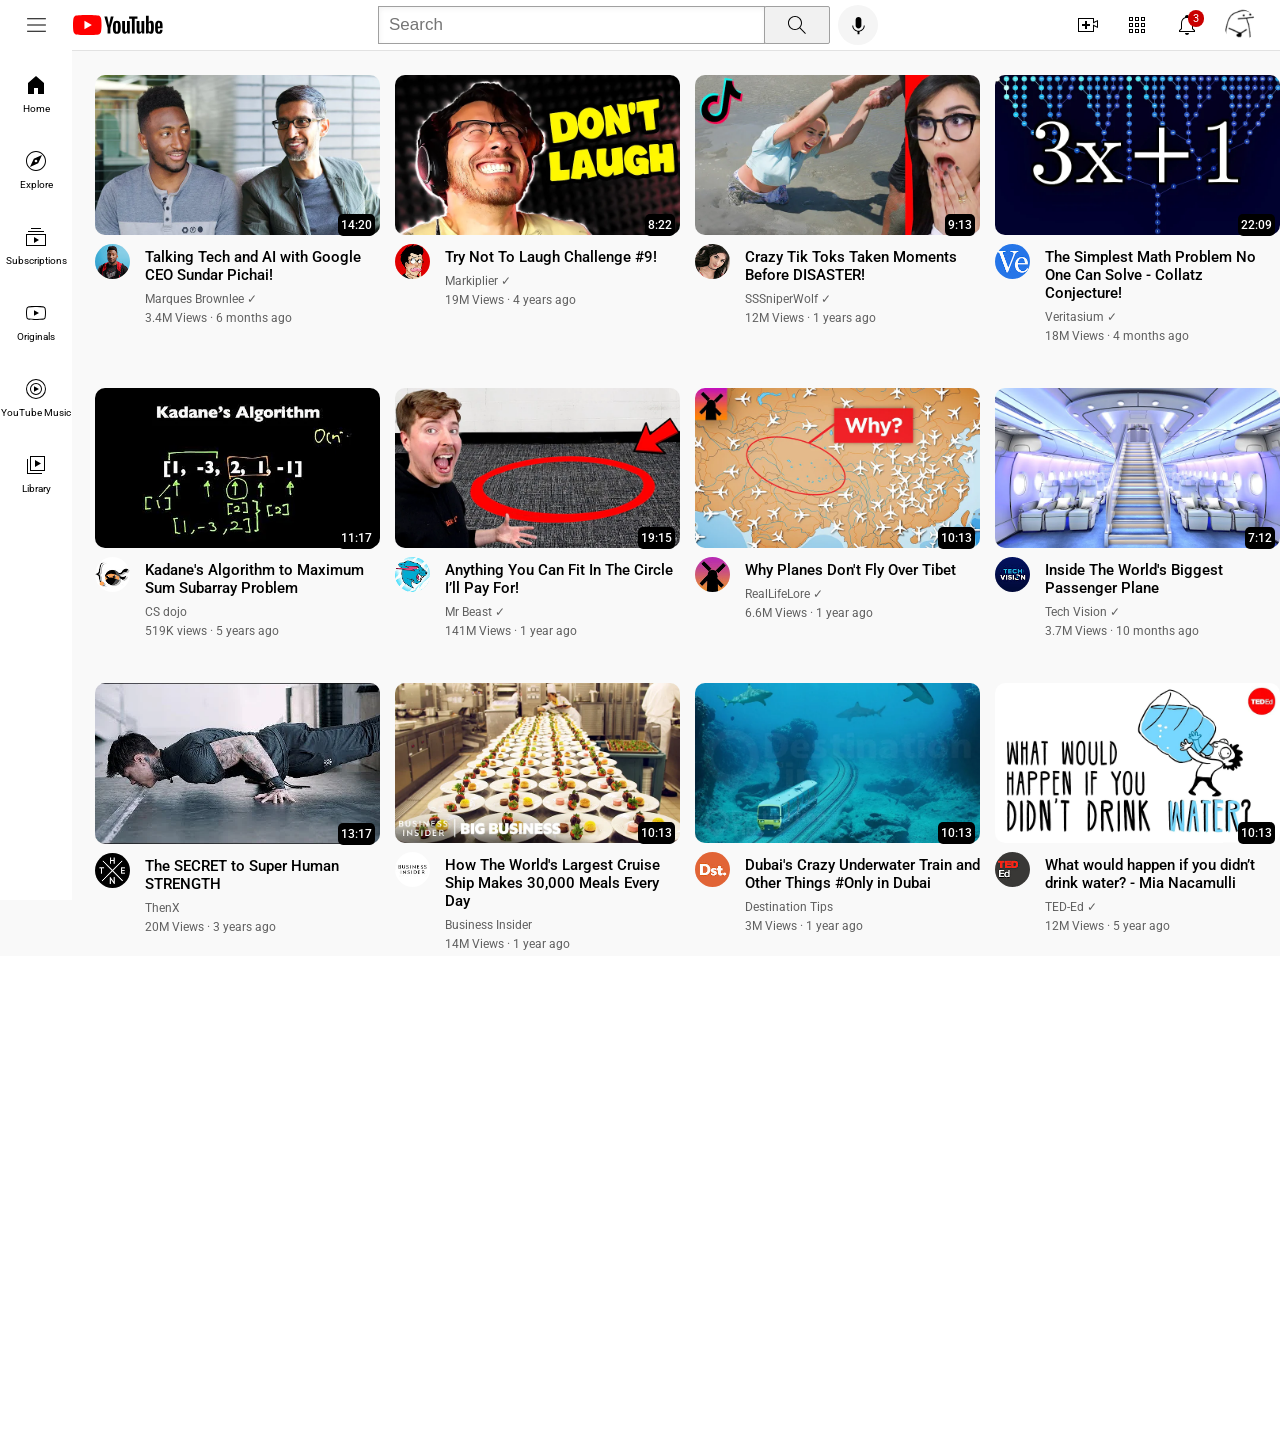
==== commit 65c7f958: "Update index.html" ====
--- a/index.html
+++ b/index.html
@@ -292,6 +292,110 @@
             </div>
           </div>
         </div>
+
+        <div class="video-preview">
+          <div class="thumbnail-row">
+            <img src="thumbnails/thumbnail-9.webp" class="thumbnail">
+            <div class="video-time"> 13:17</div>
+          </div>
+          <div class="video-info-grid">
+              
+            <div class="channel-picture">
+              <img src="channel-pictures/channel-9.jpeg" class="profile-picture">
+            </div>
+      
+            <div class="video-info">
+              <P class="video-title">
+                The SECRET to Super Human STRENGTH
+              </P>
+              <P class="video-creator">
+                ThenX
+              </P>
+          
+              <p class="video-stats">
+                20M Views &#183; 3 years ago
+              </p>
+            </div>
+          </div>
+        </div>
+
+        <div class="video-preview">
+          <div class="thumbnail-row">
+            <img src="thumbnails/thumbnail-10.webp" class="thumbnail">
+            <div class="video-time"> 10:13</div>
+          </div>
+          <div class="video-info-grid">
+              
+            <div class="channel-picture">
+              <img src="channel-pictures/channel-10.jpeg" class="profile-picture">
+            </div>
+      
+            <div class="video-info">
+              <P class="video-title">
+                How The World's Largest Cruise Ship Makes 30,000 Meals Every Day
+              </P>
+              <P class="video-creator">
+                Business Insider
+              </P>
+          
+              <p class="video-stats">
+                14M Views &#183; 1 year ago
+              </p>
+            </div>
+          </div>
+        </div>
+
+        <div class="video-preview">
+          <div class="thumbnail-row">
+            <img src="thumbnails/thumbnail-11.webp" class="thumbnail">
+            <div class="video-time"> 10:13</div>
+          </div>
+          <div class="video-info-grid">
+              
+            <div class="channel-picture">
+              <img src="channel-pictures/channel-11.jpeg" class="profile-picture">
+            </div>
+      
+            <div class="video-info">
+              <P class="video-title">
+                Dubai's Crazy Underwater Train and Other Things #Only in Dubai
+              </P>
+              <P class="video-creator">
+                Destination Tips
+              </P>
+          
+              <p class="video-stats">
+                3M Views &#183; 1 year ago
+              </p>
+            </div>
+          </div>
+        </div>
+
+        <div class="video-preview">
+          <div class="thumbnail-row">
+            <img src="thumbnails/thumbnail-12.webp" class="thumbnail">
+            <div class="video-time"> 10:13</div>
+          </div>
+          <div class="video-info-grid">
+              
+            <div class="channel-picture">
+              <img src="channel-pictures/channel-12.jpeg" class="profile-picture">
+            </div>
+      
+            <div class="video-info">
+              <P class="video-title">
+                What would happen if you didn’t drink water? - Mia Nacamulli
+              </P>
+              <P class="video-creator">
+                TED-Ed &#10003;
+              </P>
+          
+              <p class="video-stats">
+                12M Views &#183; 5 year ago
+              </p>
+            </div>
+          </div>
+        </div>
       </section>
     </main>
   </body>
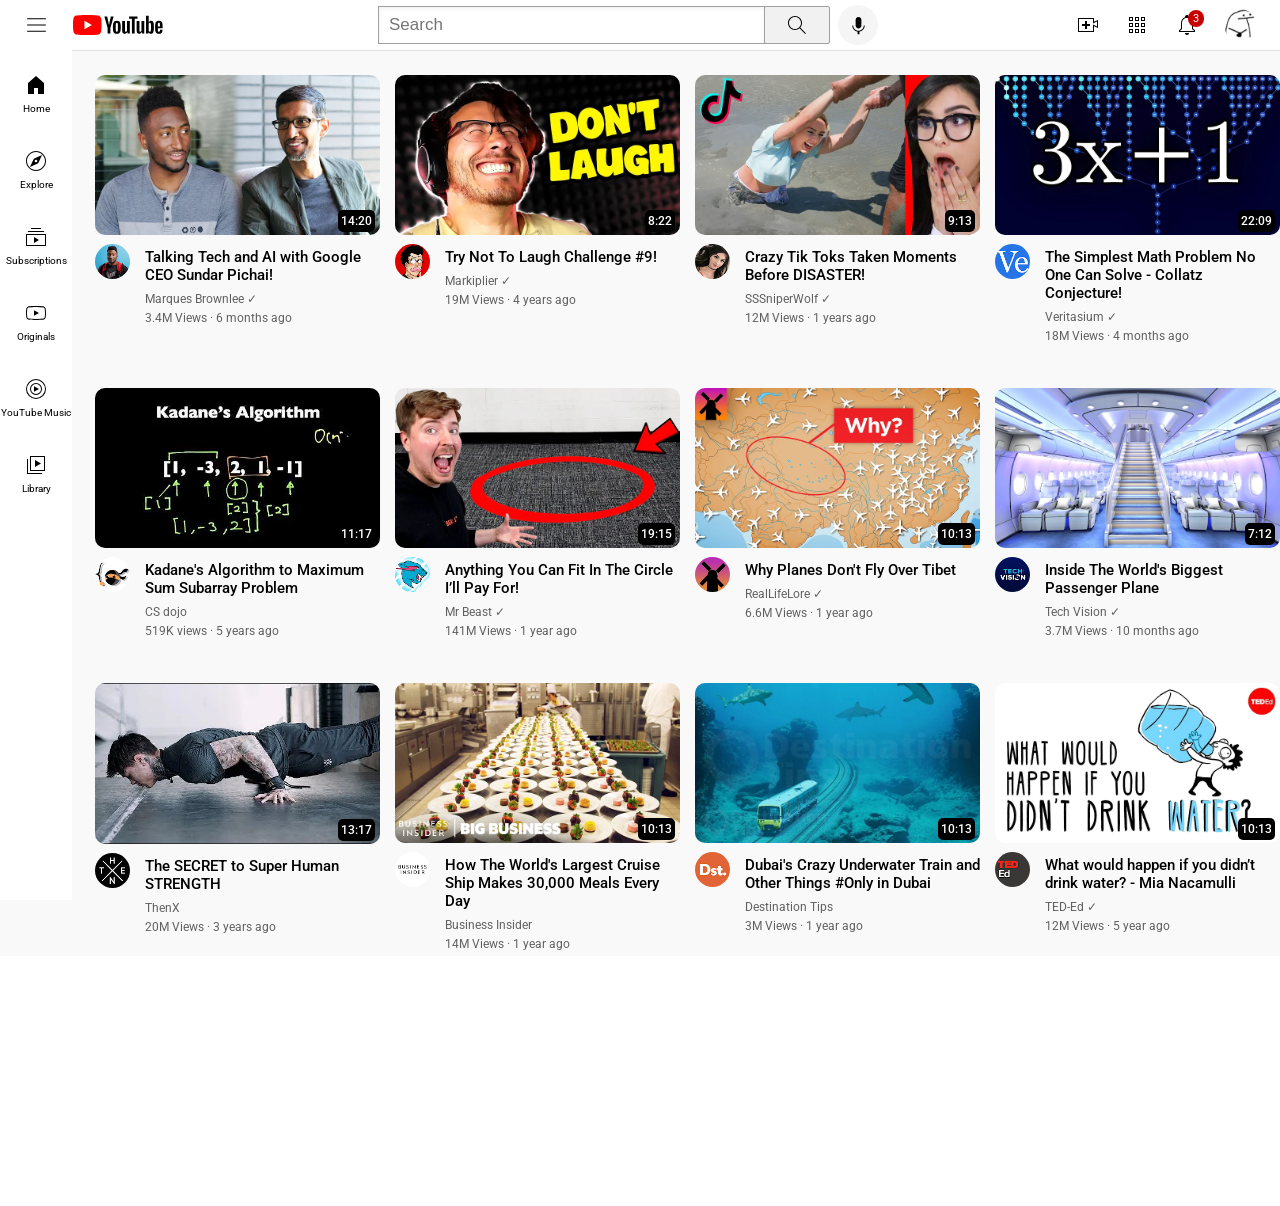
==== commit a8380d82: "formating" ====
--- a/index.html
+++ b/index.html
@@ -1,402 +1,407 @@
 <!DOCTYPE html>
 <html>
-  <head>
-    <title>
-      Youtube.com Clone
-    </title>
-
-    <link rel="preconnect" href="https://fonts.googleapis.com">
-    <link rel="preconnect" href="https://fonts.gstatic.com" crossorigin>
-    <link href="https://fonts.googleapis.com/css2?family=Roboto:wght@400;500;700&display=swap" rel="stylesheet">
-
-    <link rel="stylesheet" href="styles/general.css">
-    <link rel="stylesheet" href="styles/header.css">
-    <link rel="stylesheet" href="styles/Video.css">
-    <link rel="stylesheet" href="styles/sidebar.css">
-  </head>
-  <body>
-    <header class="header">
-      <div class="left-section"> 
-        <img src="icons/hamburger-menu.svg" class="hamburger-menu">
-        <img src="icons/youtube-logo.svg" class="Youtube-logo">
-      </div>
-      <div class="middle-section">
-        <input type="text" placeholder="Search" class="Search-bar">
-        <button class="Search-button">
-          <img src="icons/search.svg" class="Search-image">
-          <div class="tooltip">
-            Search
-          </div>
-        </button>
-        <button class="Voice-Search-Button">
-          <img src="icons/voice-search-icon.svg" class="voice-search">
-          <div class="tooltip">
-            Search with your voice
-          </div>
-        </button>
-      </div>
-      <div class="right-section">
-        <div class="upload-icon-container">
-          <img src="icons/upload.svg" class="upload-icon">
-          <div class="tooltip">
-            Create
-          </div>
-        </div>
-        <div class="Youtube-apps-icon">
-          <img src="icons/youtube-apps.svg" class="Youtube-apps-icon">
-          <div class="tooltip">
-            Youtube Apps
-          </div>
-        </div>
-        <div class="notifcations-icon-container">
-          <div class="tooltip">
-            notifcations
-          </div>
-          <img src="icons/notifications.svg" class="notification-icon">
-          <div class="notification-count">3</div>
-        </div>
-        <div class="my-channel-container">
-          <div class="tooltip">
-            My Channel
-          </div>
-          <img src="icons/my-channel.png" class="my-channel-icon">
-        </div>
-      </div> 
-    </header>
-
-    <nav class="sidebar">
-      <div class="sidebar-link">
-        <img src="icons/home.svg">
-        <div> Home</div>
-      </div>
-      <div class="sidebar-link">
-        <img src="icons/explore.svg">
-        <div> Explore</div>
-      </div>
-      <div class="sidebar-link">
-        <img src="icons/subscriptions.svg">
-        <div> Subscriptions</div>
-      </div>
-      <div class="sidebar-link">
-        <img src="icons/originals.svg">
-        <div> Originals</div>
-      </div>
-      <div class="sidebar-link">
-        <img src="icons/youtube-music.svg">
-        <div> YouTube Music</div>
-      </div>
-      <div class="sidebar-link">
-        <img src="icons/library.svg">
-        <div> Library</div>
-      </div>
-    </nav>
-
-    <main>
-      <section class="video-grid">
-        <div class="video-preview">
-          <div class="thumbnail-row">
-            <img src="thumbnails/thumbnail-1.webp" class="thumbnail">
-            <div class="video-time"> 14:20</div>
-          </div>
-          <div class="video-info-grid">
-            <div class="channel-picture">
-              <img src="channel-pictures/channel-1.jpeg" class="profile-picture">
-            </div>
-            <div class="video-info">
-              <P class="video-title">
-                Talking Tech and AI with Google CEO Sundar Pichai!
-              </P>
-              <P class="video-creator">
-                Marques Brownlee &#10003;
-              </P>
-        
-              <p class="video-stats">
-                3.4M Views &#183; 6 months ago
-              </p>
-            </div>
-          </div>
-        </div>
-    
-        <div class="video-preview">
-          <div class="thumbnail-row">
-            <img src="thumbnails/thumbnail-2.webp" class="thumbnail">
-            <div class="video-time"> 8:22</div>
-          </div>
-          <div class="video-info-grid">
-              
-            <div class="channel-picture">
-              <img src="channel-pictures/channel-2.jpeg" class="profile-picture">
-            </div><div class="video-info">
-              <P class="video-title">
-                Try Not To Laugh Challenge #9!
-              </P>
-              <P class="video-creator">
-                Markiplier &#10003;
-              </P>
-          
-              <p class="video-stats">
-                19M Views &#183; 4 years ago
-              </p>
-            </div>
-          </div>
-        </div>
-    
-        <div class="video-preview">
-          <div class="thumbnail-row">
-            <img src="thumbnails/thumbnail-3.webp" class="thumbnail">
-            <div class="video-time"> 9:13</div>
-          </div>
-          <div class="video-info-grid">
-              
-            <div class="channel-picture">
-              <img src="channel-pictures/channel-3.jpeg" class="profile-picture">
-            </div>
-      
-            <div class="video-info">
-              <P class="video-title">
-                Crazy Tik Toks Taken Moments Before DISASTER!
-              </P>
-              <P class="video-creator">
-                SSSniperWolf &#10003;
-              </P>
-          
-              <p class="video-stats">
-                12M Views &#183; 1 years ago
-              </p>
-            </div>
-          </div>
-        </div>
-    
-        <div class="video-preview">
-          <div class="thumbnail-row">
-            <img src="thumbnails/thumbnail-4.webp" class="thumbnail">
-            <div class="video-time"> 22:09</div>
-          </div>
-          <div class="video-info-grid">
-              
-            <div class="channel-picture">
-              <img src="channel-pictures/channel-4.jpeg" class="profile-picture">
-            </div>
-      
-            <div class="video-info">
-              <P class="video-title">
-                The Simplest Math Problem No One Can Solve - Collatz Conjecture!
-              </P>
-              <P class="video-creator">
-                Veritasium &#10003;
-              </P>
-          
-              <p class="video-stats">
-                18M Views &#183; 4 months ago
-              </p>
-            </div>
-          </div>
-        </div>
-
-        <div class="video-preview">
-          <div class="thumbnail-row">
-            <img src="thumbnails/thumbnail-5.webp" class="thumbnail">
-            <div class="video-time"> 11:17</div>
-          </div>
-          <div class="video-info-grid">
-            <div class="channel-picture">
-              <img src="channel-pictures/channel-5.jpeg" class="profile-picture">
-            </div>
-            <div class="video-info">
-              <P class="video-title">
-                Kadane's Algorithm to Maximum Sum Subarray Problem
-              </P>
-              <P class="video-creator">
-                CS dojo
-              </P>
-        
-              <p class="video-stats">
-                519K views &#183; 5 years ago
-              </p>
-            </div>
-          </div>
-        </div>
-    
-        <div class="video-preview">
-          <div class="thumbnail-row">
-            <img src="thumbnails/thumbnail-6.webp" class="thumbnail">
-            <div class="video-time"> 19:15</div>
-          </div>
-          <div class="video-info-grid">
-              
-            <div class="channel-picture">
-              <img src="channel-pictures/channel-6.jpeg" class="profile-picture">
-            </div><div class="video-info">
-              <P class="video-title">
-                Anything You Can Fit In The Circle I’ll Pay For!
-              </P>
-              <P class="video-creator">
-                Mr Beast &#10003;
-              </P>
-          
-              <p class="video-stats">
-                141M Views &#183; 1 year ago
-              </p>
-            </div>
-          </div>
-        </div>
-    
-        <div class="video-preview">
-          <div class="thumbnail-row">
-            <img src="thumbnails/thumbnail-7.webp" class="thumbnail">
-            <div class="video-time"> 10:13</div>
-          </div>
-          <div class="video-info-grid">
-              
-            <div class="channel-picture">
-              <img src="channel-pictures/channel-7.jpeg" class="profile-picture">
-            </div>
-      
-            <div class="video-info">
-              <P class="video-title">
-                Why Planes Don't Fly Over Tibet
-              </P>
-              <P class="video-creator">
-                RealLifeLore &#10003;
-              </P>
-          
-              <p class="video-stats">
-                6.6M Views &#183; 1 year ago
-              </p>
-            </div>
-          </div>
-        </div>
-    
-        <div class="video-preview">
-          <div class="thumbnail-row">
-            <img src="thumbnails/thumbnail-8.webp" class="thumbnail">
-            <div class="video-time"> 7:12</div>
-          </div>
-          <div class="video-info-grid">
-              
-            <div class="channel-picture">
-              <img src="channel-pictures/channel-8.jpeg" class="profile-picture">
-            </div>
-      
-            <div class="video-info">
-              <P class="video-title">
-                Inside The World's Biggest Passenger Plane
-              </P>
-              <P class="video-creator">
-                Tech Vision &#10003;
-              </P>
-          
-              <p class="video-stats">
-                3.7M Views &#183; 10 months ago
-              </p>
-            </div>
-          </div>
-        </div>
-
-        <div class="video-preview">
-          <div class="thumbnail-row">
-            <img src="thumbnails/thumbnail-9.webp" class="thumbnail">
-            <div class="video-time"> 13:17</div>
-          </div>
-          <div class="video-info-grid">
-              
-            <div class="channel-picture">
-              <img src="channel-pictures/channel-9.jpeg" class="profile-picture">
-            </div>
-      
-            <div class="video-info">
-              <P class="video-title">
-                The SECRET to Super Human STRENGTH
-              </P>
-              <P class="video-creator">
-                ThenX
-              </P>
-          
-              <p class="video-stats">
-                20M Views &#183; 3 years ago
-              </p>
-            </div>
-          </div>
-        </div>
-
-        <div class="video-preview">
-          <div class="thumbnail-row">
-            <img src="thumbnails/thumbnail-10.webp" class="thumbnail">
-            <div class="video-time"> 10:13</div>
-          </div>
-          <div class="video-info-grid">
-              
-            <div class="channel-picture">
-              <img src="channel-pictures/channel-10.jpeg" class="profile-picture">
-            </div>
-      
-            <div class="video-info">
-              <P class="video-title">
-                How The World's Largest Cruise Ship Makes 30,000 Meals Every Day
-              </P>
-              <P class="video-creator">
-                Business Insider
-              </P>
-          
-              <p class="video-stats">
-                14M Views &#183; 1 year ago
-              </p>
-            </div>
-          </div>
-        </div>
-
-        <div class="video-preview">
-          <div class="thumbnail-row">
-            <img src="thumbnails/thumbnail-11.webp" class="thumbnail">
-            <div class="video-time"> 10:13</div>
-          </div>
-          <div class="video-info-grid">
-              
-            <div class="channel-picture">
-              <img src="channel-pictures/channel-11.jpeg" class="profile-picture">
-            </div>
-      
-            <div class="video-info">
-              <P class="video-title">
-                Dubai's Crazy Underwater Train and Other Things #Only in Dubai
-              </P>
-              <P class="video-creator">
-                Destination Tips
-              </P>
-          
-              <p class="video-stats">
-                3M Views &#183; 1 year ago
-              </p>
-            </div>
-          </div>
-        </div>
-
-        <div class="video-preview">
-          <div class="thumbnail-row">
-            <img src="thumbnails/thumbnail-12.webp" class="thumbnail">
-            <div class="video-time"> 10:13</div>
-          </div>
-          <div class="video-info-grid">
-              
-            <div class="channel-picture">
-              <img src="channel-pictures/channel-12.jpeg" class="profile-picture">
-            </div>
-      
-            <div class="video-info">
-              <P class="video-title">
-                What would happen if you didn’t drink water? - Mia Nacamulli
-              </P>
-              <P class="video-creator">
-                TED-Ed &#10003;
-              </P>
-          
-              <p class="video-stats">
-                12M Views &#183; 5 year ago
-              </p>
-            </div>
-          </div>
-        </div>
-      </section>
-    </main>
-  </body>
-</html>
+
+<head>
+  <title>
+    Youtube.com Clone
+  </title>
+
+  <link rel="preconnect" href="https://fonts.googleapis.com">
+  <link rel="preconnect" href="https://fonts.gstatic.com" crossorigin>
+  <link href="https://fonts.googleapis.com/css2?family=Roboto:wght@400;500;700&display=swap" rel="stylesheet">
+
+  <link rel="stylesheet" href="styles/general.css">
+  <link rel="stylesheet" href="styles/header.css">
+  <link rel="stylesheet" href="styles/Video.css">
+  <link rel="stylesheet" href="styles/sidebar.css">
+</head>
+
+<body>
+  <header class="header">
+    <div class="left-section">
+      <img src="icons/hamburger-menu.svg" class="hamburger-menu">
+      <img src="icons/youtube-logo.svg" class="Youtube-logo">
+    </div>
+    <div class="middle-section">
+      <input type="text" placeholder="Search" class="Search-bar">
+      <button class="Search-button">
+        <img src="icons/search.svg" class="Search-image">
+        <div class="tooltip">
+          Search
+        </div>
+      </button>
+      <button class="Voice-Search-Button">
+        <img src="icons/voice-search-icon.svg" class="voice-search">
+        <div class="tooltip">
+          Search with your voice
+        </div>
+      </button>
+    </div>
+    <div class="right-section">
+      <div class="upload-icon-container">
+        <img src="icons/upload.svg" class="upload-icon">
+        <div class="tooltip">
+          Create
+        </div>
+      </div>
+      <div class="Youtube-apps-icon">
+        <img src="icons/youtube-apps.svg" class="Youtube-apps-icon">
+        <div class="tooltip">
+          Youtube Apps
+        </div>
+      </div>
+      <div class="notifcations-icon-container">
+        <div class="tooltip">
+          notifcations
+        </div>
+        <img src="icons/notifications.svg" class="notification-icon">
+        <div class="notification-count">3</div>
+      </div>
+      <div class="my-channel-container">
+        <div class="tooltip">
+          My Channel
+        </div>
+        <img src="icons/my-channel.png" class="my-channel-icon">
+      </div>
+    </div>
+  </header>
+
+  <nav class="sidebar">
+    <div class="sidebar-link">
+      <img src="icons/home.svg">
+      <div> Home</div>
+    </div>
+    <div class="sidebar-link">
+      <img src="icons/explore.svg">
+      <div> Explore</div>
+    </div>
+    <div class="sidebar-link">
+      <img src="icons/subscriptions.svg">
+      <div> Subscriptions</div>
+    </div>
+    <div class="sidebar-link">
+      <img src="icons/originals.svg">
+      <div> Originals</div>
+    </div>
+    <div class="sidebar-link">
+      <img src="icons/youtube-music.svg">
+      <div> YouTube Music</div>
+    </div>
+    <div class="sidebar-link">
+      <img src="icons/library.svg">
+      <div> Library</div>
+    </div>
+  </nav>
+
+  <main>
+    <section class="video-grid">
+      <div class="video-preview">
+        <div class="thumbnail-row">
+          <img src="thumbnails/thumbnail-1.webp" class="thumbnail">
+          <div class="video-time"> 14:20</div>
+        </div>
+        <div class="video-info-grid">
+          <div class="channel-picture">
+            <img src="channel-pictures/channel-1.jpeg" class="profile-picture">
+          </div>
+          <div class="video-info">
+            <P class="video-title">
+              Talking Tech and AI with Google CEO Sundar Pichai!
+            </P>
+            <P class="video-creator">
+              Marques Brownlee &#10003;
+            </P>
+
+            <p class="video-stats">
+              3.4M Views &#183; 6 months ago
+            </p>
+          </div>
+        </div>
+      </div>
+
+      <div class="video-preview">
+        <div class="thumbnail-row">
+          <img src="thumbnails/thumbnail-2.webp" class="thumbnail">
+          <div class="video-time"> 8:22</div>
+        </div>
+        <div class="video-info-grid">
+
+          <div class="channel-picture">
+            <img src="channel-pictures/channel-2.jpeg" class="profile-picture">
+          </div>
+          <div class="video-info">
+            <P class="video-title">
+              Try Not To Laugh Challenge #9!
+            </P>
+            <P class="video-creator">
+              Markiplier &#10003;
+            </P>
+
+            <p class="video-stats">
+              19M Views &#183; 4 years ago
+            </p>
+          </div>
+        </div>
+      </div>
+
+      <div class="video-preview">
+        <div class="thumbnail-row">
+          <img src="thumbnails/thumbnail-3.webp" class="thumbnail">
+          <div class="video-time"> 9:13</div>
+        </div>
+        <div class="video-info-grid">
+
+          <div class="channel-picture">
+            <img src="channel-pictures/channel-3.jpeg" class="profile-picture">
+          </div>
+
+          <div class="video-info">
+            <P class="video-title">
+              Crazy Tik Toks Taken Moments Before DISASTER!
+            </P>
+            <P class="video-creator">
+              SSSniperWolf &#10003;
+            </P>
+
+            <p class="video-stats">
+              12M Views &#183; 1 years ago
+            </p>
+          </div>
+        </div>
+      </div>
+
+      <div class="video-preview">
+        <div class="thumbnail-row">
+          <img src="thumbnails/thumbnail-4.webp" class="thumbnail">
+          <div class="video-time"> 22:09</div>
+        </div>
+        <div class="video-info-grid">
+
+          <div class="channel-picture">
+            <img src="channel-pictures/channel-4.jpeg" class="profile-picture">
+          </div>
+
+          <div class="video-info">
+            <P class="video-title">
+              The Simplest Math Problem No One Can Solve - Collatz Conjecture!
+            </P>
+            <P class="video-creator">
+              Veritasium &#10003;
+            </P>
+
+            <p class="video-stats">
+              18M Views &#183; 4 months ago
+            </p>
+          </div>
+        </div>
+      </div>
+
+      <div class="video-preview">
+        <div class="thumbnail-row">
+          <img src="thumbnails/thumbnail-5.webp" class="thumbnail">
+          <div class="video-time"> 11:17</div>
+        </div>
+        <div class="video-info-grid">
+          <div class="channel-picture">
+            <img src="channel-pictures/channel-5.jpeg" class="profile-picture">
+          </div>
+          <div class="video-info">
+            <P class="video-title">
+              Kadane's Algorithm to Maximum Sum Subarray Problem
+            </P>
+            <P class="video-creator">
+              CS dojo
+            </P>
+
+            <p class="video-stats">
+              519K views &#183; 5 years ago
+            </p>
+          </div>
+        </div>
+      </div>
+
+      <div class="video-preview">
+        <div class="thumbnail-row">
+          <img src="thumbnails/thumbnail-6.webp" class="thumbnail">
+          <div class="video-time"> 19:15</div>
+        </div>
+        <div class="video-info-grid">
+
+          <div class="channel-picture">
+            <img src="channel-pictures/channel-6.jpeg" class="profile-picture">
+          </div>
+          <div class="video-info">
+            <P class="video-title">
+              Anything You Can Fit In The Circle I’ll Pay For!
+            </P>
+            <P class="video-creator">
+              Mr Beast &#10003;
+            </P>
+
+            <p class="video-stats">
+              141M Views &#183; 1 year ago
+            </p>
+          </div>
+        </div>
+      </div>
+
+      <div class="video-preview">
+        <div class="thumbnail-row">
+          <img src="thumbnails/thumbnail-7.webp" class="thumbnail">
+          <div class="video-time"> 10:13</div>
+        </div>
+        <div class="video-info-grid">
+
+          <div class="channel-picture">
+            <img src="channel-pictures/channel-7.jpeg" class="profile-picture">
+          </div>
+
+          <div class="video-info">
+            <P class="video-title">
+              Why Planes Don't Fly Over Tibet
+            </P>
+            <P class="video-creator">
+              RealLifeLore &#10003;
+            </P>
+
+            <p class="video-stats">
+              6.6M Views &#183; 1 year ago
+            </p>
+          </div>
+        </div>
+      </div>
+
+      <div class="video-preview">
+        <div class="thumbnail-row">
+          <img src="thumbnails/thumbnail-8.webp" class="thumbnail">
+          <div class="video-time"> 7:12</div>
+        </div>
+        <div class="video-info-grid">
+
+          <div class="channel-picture">
+            <img src="channel-pictures/channel-8.jpeg" class="profile-picture">
+          </div>
+
+          <div class="video-info">
+            <P class="video-title">
+              Inside The World's Biggest Passenger Plane
+            </P>
+            <P class="video-creator">
+              Tech Vision &#10003;
+            </P>
+
+            <p class="video-stats">
+              3.7M Views &#183; 10 months ago
+            </p>
+          </div>
+        </div>
+      </div>
+
+      <div class="video-preview">
+        <div class="thumbnail-row">
+          <img src="thumbnails/thumbnail-9.webp" class="thumbnail">
+          <div class="video-time"> 13:17</div>
+        </div>
+        <div class="video-info-grid">
+
+          <div class="channel-picture">
+            <img src="channel-pictures/channel-9.jpeg" class="profile-picture">
+          </div>
+
+          <div class="video-info">
+            <P class="video-title">
+              The SECRET to Super Human STRENGTH
+            </P>
+            <P class="video-creator">
+              ThenX
+            </P>
+
+            <p class="video-stats">
+              20M Views &#183; 3 years ago
+            </p>
+          </div>
+        </div>
+      </div>
+
+      <div class="video-preview">
+        <div class="thumbnail-row">
+          <img src="thumbnails/thumbnail-10.webp" class="thumbnail">
+          <div class="video-time"> 10:13</div>
+        </div>
+        <div class="video-info-grid">
+
+          <div class="channel-picture">
+            <img src="channel-pictures/channel-10.jpeg" class="profile-picture">
+          </div>
+
+          <div class="video-info">
+            <P class="video-title">
+              How The World's Largest Cruise Ship Makes 30,000 Meals Every Day
+            </P>
+            <P class="video-creator">
+              Business Insider
+            </P>
+
+            <p class="video-stats">
+              14M Views &#183; 1 year ago
+            </p>
+          </div>
+        </div>
+      </div>
+
+      <div class="video-preview">
+        <div class="thumbnail-row">
+          <img src="thumbnails/thumbnail-11.webp" class="thumbnail">
+          <div class="video-time"> 10:13</div>
+        </div>
+        <div class="video-info-grid">
+
+          <div class="channel-picture">
+            <img src="channel-pictures/channel-11.jpeg" class="profile-picture">
+          </div>
+
+          <div class="video-info">
+            <P class="video-title">
+              Dubai's Crazy Underwater Train and Other Things #Only in Dubai
+            </P>
+            <P class="video-creator">
+              Destination Tips
+            </P>
+
+            <p class="video-stats">
+              3M Views &#183; 1 year ago
+            </p>
+          </div>
+        </div>
+      </div>
+
+      <div class="video-preview">
+        <div class="thumbnail-row">
+          <img src="thumbnails/thumbnail-12.webp" class="thumbnail">
+          <div class="video-time"> 10:13</div>
+        </div>
+        <div class="video-info-grid">
+
+          <div class="channel-picture">
+            <img src="channel-pictures/channel-12.jpeg" class="profile-picture">
+          </div>
+
+          <div class="video-info">
+            <P class="video-title">
+              What would happen if you didn’t drink water? - Mia Nacamulli
+            </P>
+            <P class="video-creator">
+              TED-Ed &#10003;
+            </P>
+
+            <p class="video-stats">
+              12M Views &#183; 5 year ago
+            </p>
+          </div>
+        </div>
+      </div>
+    </section>
+  </main>
+</body>
+
+</html>
--- a/styles/general.css
+++ b/styles/general.css
@@ -4,6 +4,6 @@
 body {
   font-family: Roboto, Arial;
   margin: 0px;
-  padding-bottom: 500px;
+  padding-bottom: 250px;
   padding-top: 50px;
 }
--- a/styles/Video.css
+++ b/styles/Video.css
@@ -56,7 +56,7 @@
     background-color: black;
     color: white;
     position: absolute;
-    bottom: 8px;
+    bottom: 12px;
     right: 5px;
     font-size: 12px;
     font-weight: 500;
